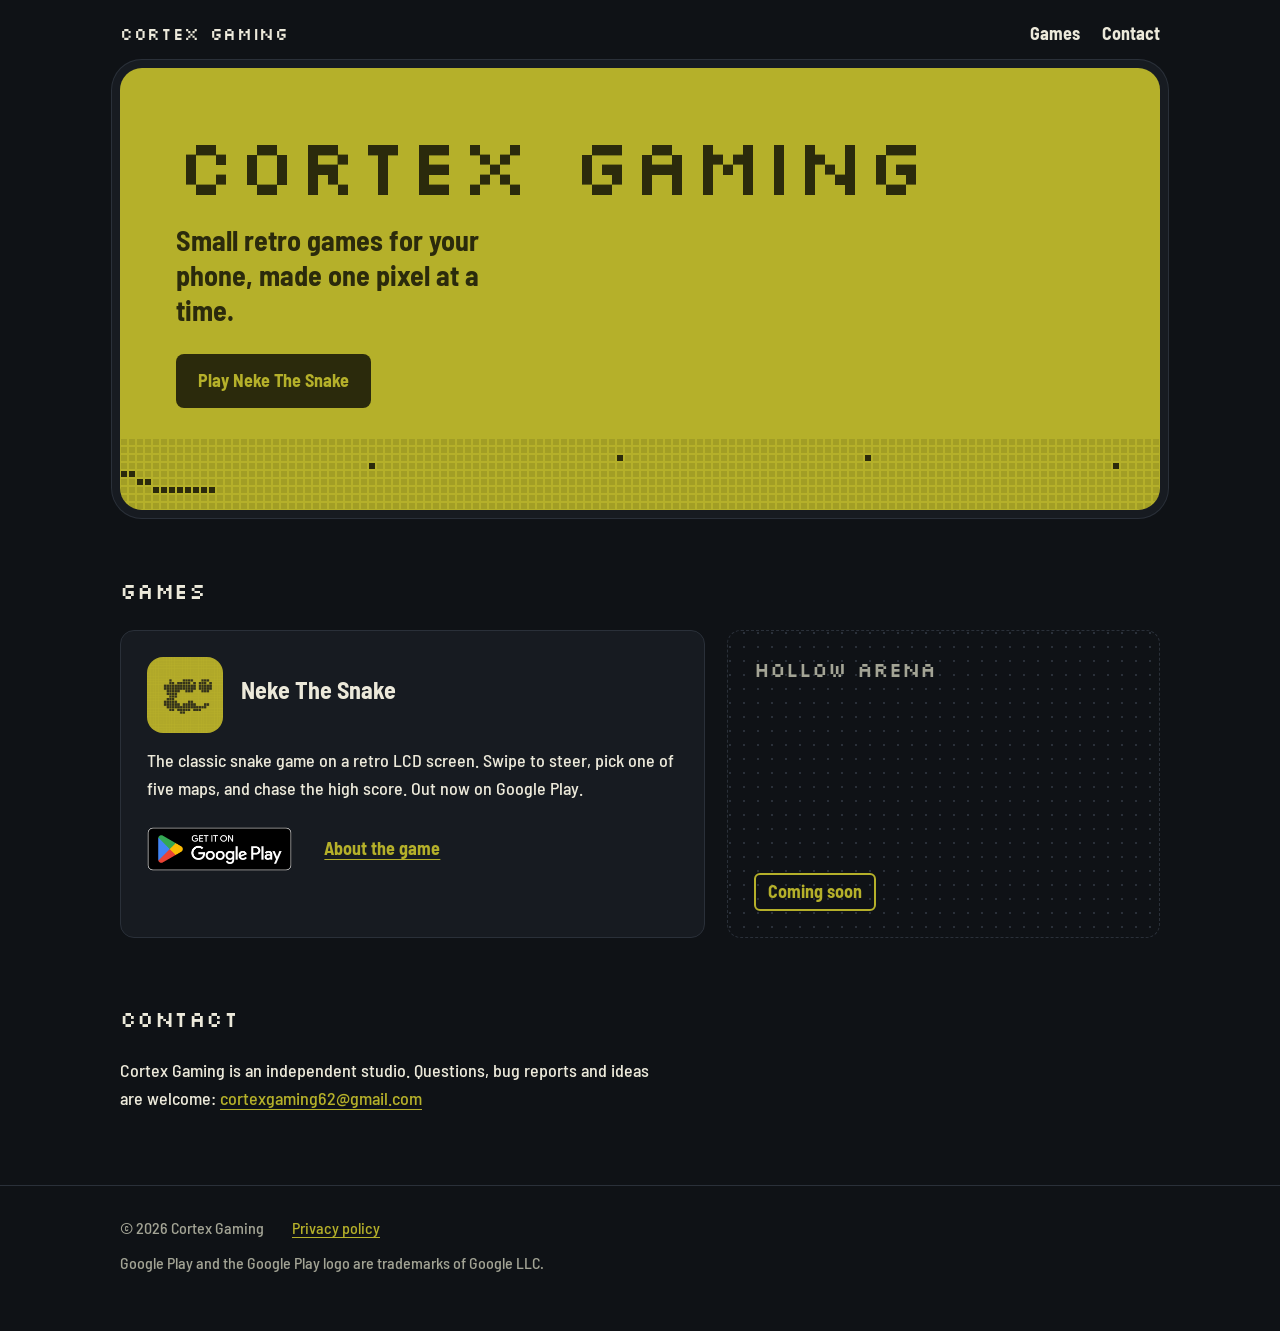
==== index.html @ 6f2a5425 "Rebuild site as a game studio home page plus a Neke The Snake page Studio home page with a pixel-sna" ====
<!doctype html>
<html lang="en">
<head>
<meta charset="utf-8">
<meta name="viewport" content="width=device-width, initial-scale=1">
<title>Cortex Gaming</title>
<meta name="description" content="Cortex Gaming is an independent studio making small retro-style games for your phone. Home of Neke The Snake.">
<meta name="theme-color" content="#0f1216">
<link rel="icon" type="image/png" href="/assets/favicon.png">
<link rel="stylesheet" href="/assets/site.css">
<link rel="preload" href="/assets/fonts/silkscreen-latin-400-normal.woff2" as="font" type="font/woff2" crossorigin>
</head>
<body>
<a class="skip" href="#main">Skip to content</a>
<div class="wrap">
  <header class="top">
    <a class="mark" href="/">Cortex Gaming</a>
    <nav class="nav" aria-label="Main">
      <a href="/#games">Games</a>
      <a href="/#contact">Contact</a>
    </nav>
  </header>

  <div class="screen">
    <h1>Cortex Gaming</h1>
    <p class="lead">Small retro games for your phone, made one pixel at a time.</p>
    <div class="row">
      <a class="btn" href="/neke-the-snake/">Play Neke The Snake</a>
    </div>
    <canvas id="crawl" aria-hidden="true"></canvas>
  </div>

  <main id="main">
    <section id="games">
      <h2>Games</h2>
      <div class="games">
        <article class="game">
          <div class="game-head">
            <img src="/assets/icon.png" alt="" width="76" height="76">
            <h3>Neke The Snake</h3>
          </div>
          <p>The classic snake game on a retro LCD screen. Swipe to steer, pick one of five maps, and chase the high score. Out now on Google Play.</p>
          <div class="row">
            <a class="badge" href="https://play.google.com/store/apps/details?id=app.nekethesnake"><img src="/assets/google-play-badge.png" alt="Get it on Google Play" width="165" height="64"></a>
            <a class="text-link" href="/neke-the-snake/">About the game</a>
          </div>
        </article>

        <article class="game soon">
          <h3>Hollow Arena</h3>
          <span class="tag">Coming soon</span>
        </article>
      </div>
    </section>

    <section id="contact">
      <h2>Contact</h2>
      <p>Cortex Gaming is an independent studio. Questions, bug reports and ideas are welcome: <a href="mailto:cortexgaming62@gmail.com">cortexgaming62@gmail.com</a></p>
    </section>
  </main>
</div>

<footer>
  <div class="wrap">
    <p>&copy; 2026 Cortex Gaming</p>
    <p><a href="https://sites.google.com/view/neke-the-snake">Privacy policy</a></p>
    <p class="legal">Google Play and the Google Play logo are trademarks of Google LLC.</p>
  </div>
</footer>
<script src="/assets/crawl.js" defer></script>
</body>
</html>
---- assets/site.css ----
/* Fonts: Silkscreen and Barlow Semi Condensed, both SIL Open Font License, self-hosted. */
@font-face{font-family:"Silkscreen";font-style:normal;font-weight:400;font-display:swap;src:url(fonts/silkscreen-latin-400-normal.woff2) format("woff2")}
@font-face{font-family:"Barlow Semi Condensed";font-style:normal;font-weight:500;font-display:swap;src:url(fonts/barlow-semi-condensed-latin-500-normal.woff2) format("woff2")}
@font-face{font-family:"Barlow Semi Condensed";font-style:normal;font-weight:700;font-display:swap;src:url(fonts/barlow-semi-condensed-latin-700-normal.woff2) format("woff2")}

:root{
  --case:#0f1216;
  --case-2:#171b21;
  --edge:#2a3039;
  --paper:#ece9da;
  --muted:#a3a495;
  --lcd:#b5b02a;
  --lcd-deep:#a29d22;
  --ink:#2b2a0c;
  --pixel:"Silkscreen","Courier New",monospace;
  --text:"Barlow Semi Condensed","Arial Narrow",system-ui,sans-serif;
}
*{box-sizing:border-box}
html{scroll-behavior:smooth}
body{margin:0;background:var(--case);color:var(--paper);font-family:var(--text);font-weight:500;font-size:1.125rem;line-height:1.55}
img{max-width:100%;height:auto}
a{color:var(--lcd);text-underline-offset:.2em}
a:hover{color:var(--paper)}
:focus-visible{outline:3px solid var(--lcd);outline-offset:3px}
.wrap{width:min(1040px,100% - 40px);margin-inline:auto}
.skip{position:absolute;left:-999px;top:8px;background:var(--lcd);color:var(--ink);padding:8px 14px;z-index:10}
.skip:focus{left:8px}

/* Header */
.top{display:flex;align-items:center;justify-content:space-between;gap:16px;padding:20px 0}
.mark{font-family:var(--pixel);font-size:1.05rem;color:var(--paper);text-decoration:none;letter-spacing:.04em}
.mark:hover{color:var(--lcd)}
.nav{display:flex;gap:22px}
.nav a{color:var(--paper);text-decoration:none;font-weight:700}
.nav a:hover,.nav a[aria-current="page"]{color:var(--lcd)}

/* The LCD screen: hero of every page */
.screen{background:var(--lcd);color:var(--ink);border-radius:22px;box-shadow:0 0 0 8px var(--case-2),0 0 0 9px var(--edge);padding:clamp(26px,5vw,56px) clamp(22px,5vw,56px) 0;overflow:hidden}
.screen h1{font-family:var(--pixel);font-weight:400;font-size:clamp(2.2rem,8.5vw,5rem);line-height:1.02;margin:0 0 18px;letter-spacing:.01em}
.screen .lead{font-weight:700;font-size:clamp(1.25rem,3.2vw,1.75rem);line-height:1.25;margin:0 0 26px;max-width:26ch}
.screen a{color:var(--ink)}
.row{display:flex;flex-wrap:wrap;align-items:center;gap:14px 22px;margin:0 0 30px}
.btn{display:inline-block;background:var(--ink);color:var(--lcd);font-weight:700;text-decoration:none;padding:13px 22px;border-radius:8px}
.screen .btn{color:var(--lcd)}
.screen .btn:hover{background:var(--case);color:var(--paper)}
.text-link{font-weight:700}
#crawl{display:block;width:calc(100% + 2*clamp(22px,5vw,56px));margin-inline:calc(-1*clamp(22px,5vw,56px));height:72px}

/* Sections */
main section{padding:64px 0 0}
h2{font-family:var(--pixel);font-weight:400;font-size:1.35rem;margin:0 0 22px;letter-spacing:.02em}
h3{font-size:1.5rem;line-height:1.2;margin:0 0 8px}
p{margin:0 0 14px;max-width:60ch}
.muted{color:var(--muted)}

/* Game entries on the home page */
.games{display:grid;gap:22px}
@media(min-width:860px){.games{grid-template-columns:1.35fr 1fr}}
.game{background:var(--case-2);border:1px solid var(--edge);border-radius:14px;padding:26px}
.game-head{display:flex;gap:18px;align-items:center;margin-bottom:14px}
.game-head img{width:76px;height:76px;border-radius:16px;flex:none}
.soon{display:flex;flex-direction:column;justify-content:space-between;min-height:220px;background-color:var(--case);background-image:radial-gradient(circle at 2px 2px,var(--edge) 1.5px,transparent 0);background-size:14px 14px;border:1px dashed var(--edge)}
.soon h3{font-family:var(--pixel);font-weight:400;font-size:1.3rem;color:var(--muted)}
.soon .tag{display:inline-block;align-self:flex-start;border:2px solid var(--lcd);color:var(--lcd);font-weight:700;padding:3px 12px;border-radius:6px}
.badge{display:inline-block;margin-left:-10px}
.badge img{display:block;height:64px;width:auto}

/* Game page */
.facts{list-style:none;margin:0;padding:0;max-width:60ch}
.facts li{padding:12px 0;border-top:1px solid var(--edge)}
.facts li:last-child{border-bottom:1px solid var(--edge)}
.shots{display:grid;grid-auto-flow:column;grid-auto-columns:min(62%,240px);gap:14px;overflow-x:auto;padding-bottom:12px;scroll-snap-type:x mandatory}
@media(min-width:860px){.shots{grid-auto-flow:row;grid-template-columns:repeat(4,1fr);grid-auto-columns:auto;overflow:visible}}
.shots img{display:block;width:100%;border-radius:12px;border:1px solid var(--edge);scroll-snap-align:start}

/* Footer */
footer{margin-top:72px;border-top:1px solid var(--edge);padding:30px 0 56px;color:var(--muted);font-size:1rem}
footer .wrap{display:flex;flex-wrap:wrap;gap:10px 28px}
footer p{margin:0;max-width:none}
footer .legal{flex-basis:100%}

@media(prefers-reduced-motion:reduce){html{scroll-behavior:auto}}
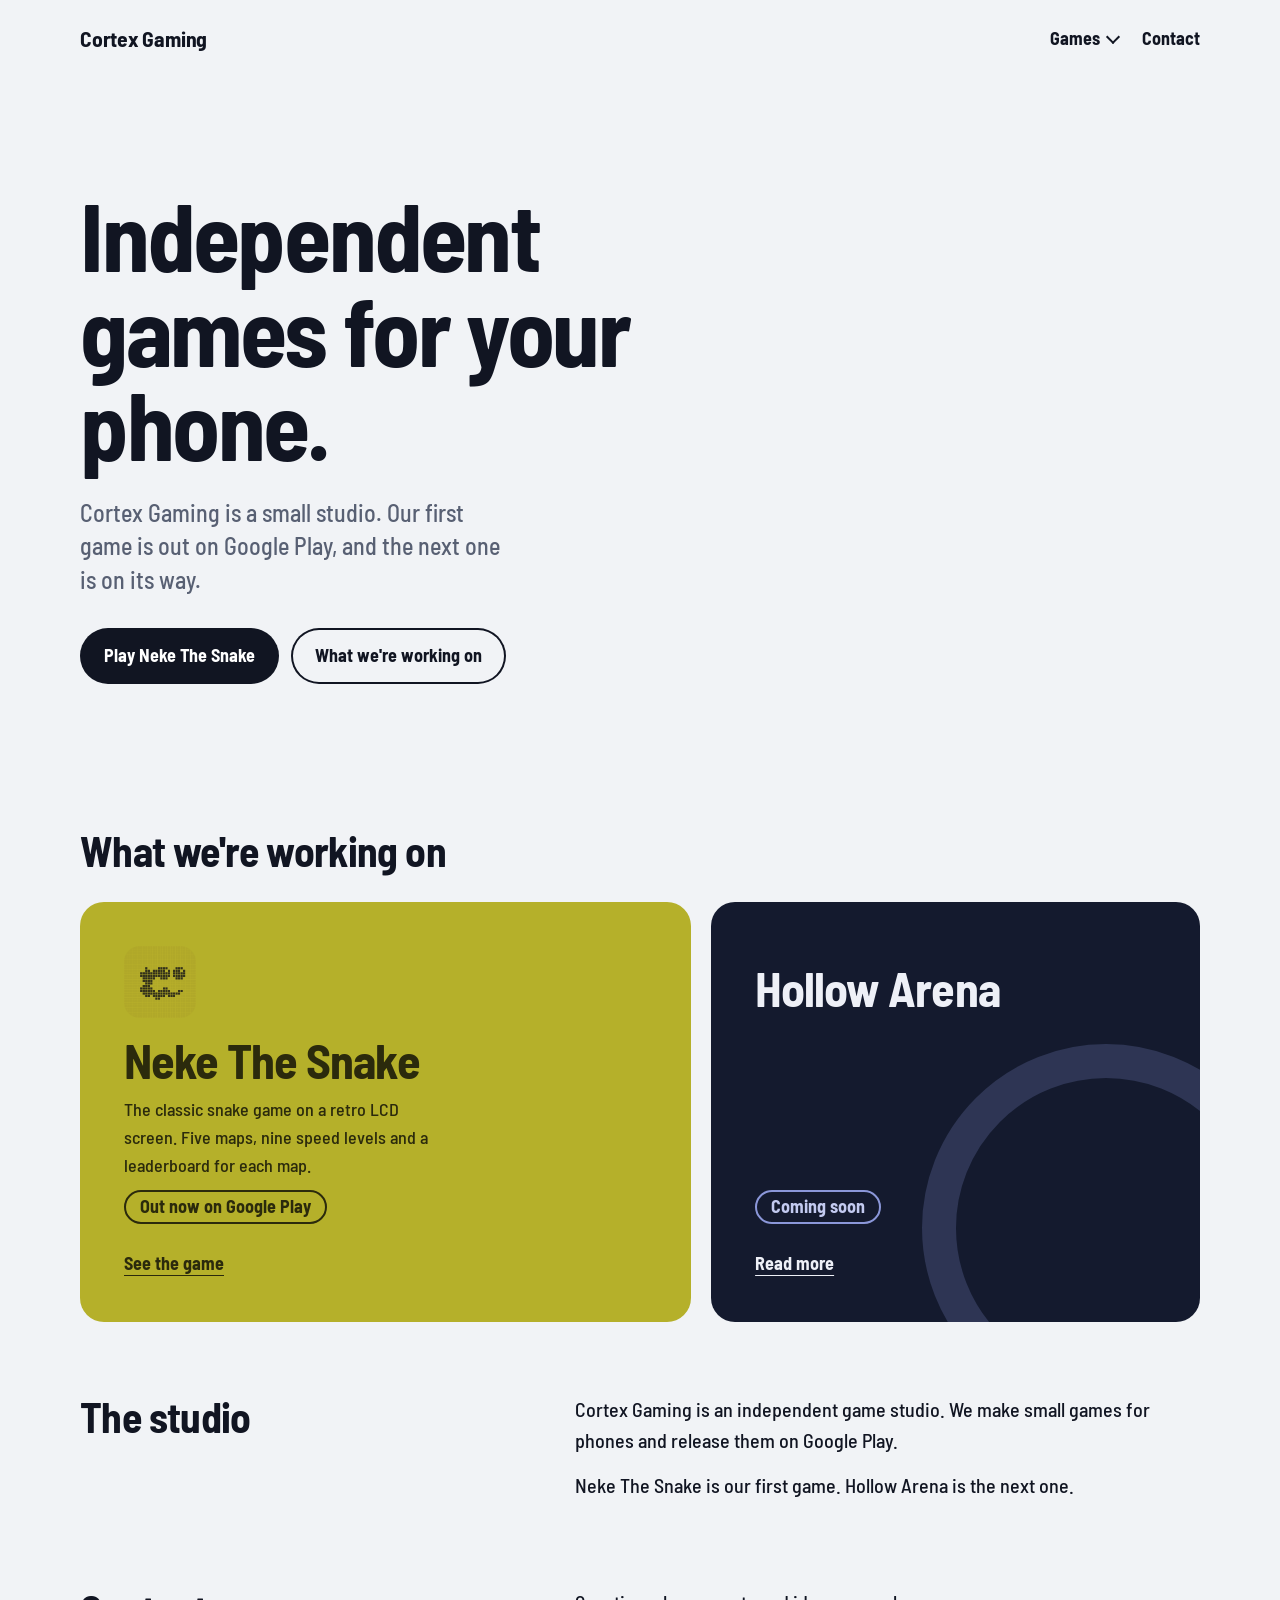
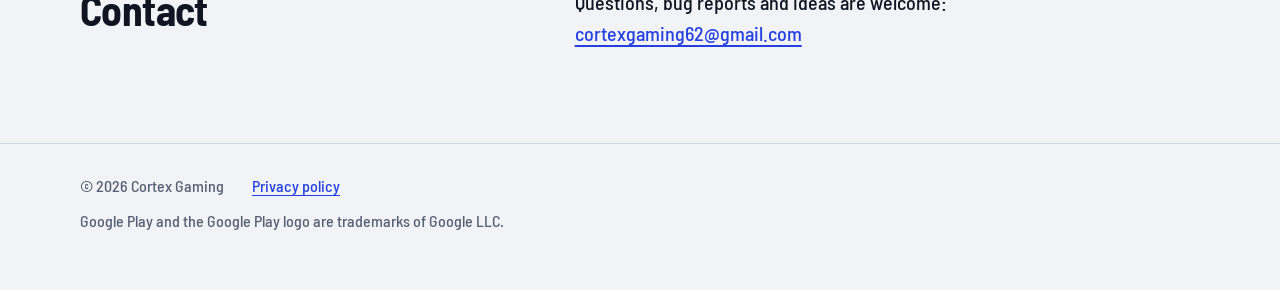
==== commit d4bacdc9: "Modern studio home page with a Games menu and a page per game The home page is now a neutral studio " ====
--- a/index.html
+++ b/index.html
@@ -4,11 +4,12 @@
 <meta charset="utf-8">
 <meta name="viewport" content="width=device-width, initial-scale=1">
 <title>Cortex Gaming</title>
-<meta name="description" content="Cortex Gaming is an independent studio making small retro-style games for your phone. Home of Neke The Snake.">
-<meta name="theme-color" content="#0f1216">
+<meta name="description" content="Cortex Gaming is an independent game studio. Our first game, Neke The Snake, is out on Google Play. Hollow Arena is coming soon.">
+<meta name="theme-color" content="#f1f3f6">
 <link rel="icon" type="image/png" href="/assets/favicon.png">
-<link rel="stylesheet" href="/assets/site.css">
-<link rel="preload" href="/assets/fonts/silkscreen-latin-400-normal.woff2" as="font" type="font/woff2" crossorigin>
+<link rel="stylesheet" href="/assets/base.css">
+<link rel="stylesheet" href="/assets/studio.css">
+<script>document.documentElement.classList.add("js")</script>
 </head>
 <body>
 <a class="skip" href="#main">Skip to content</a>
@@ -16,46 +17,71 @@
   <header class="top">
     <a class="mark" href="/">Cortex Gaming</a>
     <nav class="nav" aria-label="Main">
-      <a href="/#games">Games</a>
+      <div class="menu">
+        <button class="menu-btn" type="button" aria-expanded="false" aria-controls="games-menu">Games</button>
+        <ul id="games-menu" class="menu-list">
+          <li><a href="/neke-the-snake/">Neke The Snake</a></li>
+          <li><a href="/hollow-arena/">Hollow Arena <span class="chip">Coming soon</span></a></li>
+        </ul>
+      </div>
       <a href="/#contact">Contact</a>
     </nav>
   </header>
 
-  <div class="screen">
-    <h1>Cortex Gaming</h1>
-    <p class="lead">Small retro games for your phone, made one pixel at a time.</p>
-    <div class="row">
-      <a class="btn" href="/neke-the-snake/">Play Neke The Snake</a>
+  <main id="main">
+    <div class="hero">
+      <h1>Independent games for your phone.</h1>
+      <p class="lead">Cortex Gaming is a small studio. Our first game is out on Google Play, and the next one is on its way.</p>
+      <div class="actions">
+        <a class="btn" href="/neke-the-snake/">Play Neke The Snake</a>
+        <a class="btn ghost" href="#games">What we're working on</a>
+      </div>
     </div>
-    <canvas id="crawl" aria-hidden="true"></canvas>
-  </div>
 
-  <main id="main">
     <section id="games">
-      <h2>Games</h2>
-      <div class="games">
-        <article class="game">
-          <div class="game-head">
-            <img src="/assets/icon.png" alt="" width="76" height="76">
+      <h2>What we're working on</h2>
+      <div class="panels">
+        <a class="panel panel-snake" href="/neke-the-snake/">
+          <div>
+            <img class="icon" src="/assets/icon.png" alt="" width="72" height="72">
             <h3>Neke The Snake</h3>
+            <p>The classic snake game on a retro LCD screen. Five maps, nine speed levels and a leaderboard for each map.</p>
           </div>
-          <p>The classic snake game on a retro LCD screen. Swipe to steer, pick one of five maps, and chase the high score. Out now on Google Play.</p>
-          <div class="row">
-            <a class="badge" href="https://play.google.com/store/apps/details?id=app.nekethesnake"><img src="/assets/google-play-badge.png" alt="Get it on Google Play" width="165" height="64"></a>
-            <a class="text-link" href="/neke-the-snake/">About the game</a>
+          <div>
+            <span class="status">Out now on Google Play</span>
+            <div class="go">See the game</div>
           </div>
-        </article>
+        </a>
 
-        <article class="game soon">
-          <h3>Hollow Arena</h3>
-          <span class="tag">Coming soon</span>
-        </article>
+        <a class="panel panel-soon" href="/hollow-arena/">
+          <div>
+            <h3>Hollow Arena</h3>
+          </div>
+          <div>
+            <span class="status">Coming soon</span>
+            <div class="go">Read more</div>
+          </div>
+        </a>
+      </div>
+    </section>
+
+    <section id="studio">
+      <div class="about">
+        <h2>The studio</h2>
+        <div>
+          <p>Cortex Gaming is an independent game studio. We make small games for phones and release them on Google Play.</p>
+          <p>Neke The Snake is our first game. Hollow Arena is the next one.</p>
+        </div>
       </div>
     </section>
 
     <section id="contact">
-      <h2>Contact</h2>
-      <p>Cortex Gaming is an independent studio. Questions, bug reports and ideas are welcome: <a href="mailto:cortexgaming62@gmail.com">cortexgaming62@gmail.com</a></p>
+      <div class="about">
+        <h2>Contact</h2>
+        <div>
+          <p>Questions, bug reports and ideas are welcome: <a href="mailto:cortexgaming62@gmail.com">cortexgaming62@gmail.com</a></p>
+        </div>
+      </div>
     </section>
   </main>
 </div>
@@ -67,6 +93,6 @@
     <p class="legal">Google Play and the Google Play logo are trademarks of Google LLC.</p>
   </div>
 </footer>
-<script src="/assets/crawl.js" defer></script>
+<script src="/assets/nav.js" defer></script>
 </body>
 </html>
--- a/assets/base.css
+++ b/assets/base.css
@@ -0,0 +1,55 @@
+/* Fonts: Silkscreen and Barlow Semi Condensed, both SIL Open Font License, self-hosted. */
+@font-face{font-family:"Silkscreen";font-style:normal;font-weight:400;font-display:swap;src:url(fonts/silkscreen-latin-400-normal.woff2) format("woff2")}
+@font-face{font-family:"Barlow Semi Condensed";font-style:normal;font-weight:500;font-display:swap;src:url(fonts/barlow-semi-condensed-latin-500-normal.woff2) format("woff2")}
+@font-face{font-family:"Barlow Semi Condensed";font-style:normal;font-weight:700;font-display:swap;src:url(fonts/barlow-semi-condensed-latin-700-normal.woff2) format("woff2")}
+
+:root{
+  --bg:#0f1216;
+  --paper:#ece9da;
+  --muted:#a3a495;
+  --line:#2a3039;
+  --link:#b5b02a;
+  --text:"Barlow Semi Condensed","Arial Narrow",system-ui,sans-serif;
+}
+*{box-sizing:border-box}
+html{scroll-behavior:smooth}
+body{margin:0;background:var(--bg);color:var(--paper);font-family:var(--text);font-weight:500;font-size:1.125rem;line-height:1.55}
+img{max-width:100%;height:auto}
+a{color:var(--link);text-underline-offset:.2em}
+a:hover{color:var(--paper)}
+:focus-visible{outline:3px solid var(--link);outline-offset:3px}
+.wrap{width:min(1120px,100% - 40px);margin-inline:auto}
+.skip{position:absolute;left:-999px;top:8px;background:var(--link);color:#111;padding:8px 14px;z-index:10}
+.skip:focus{left:8px}
+p{margin:0 0 14px;max-width:60ch}
+
+.top{display:flex;align-items:center;justify-content:space-between;gap:16px;padding:22px 0}
+.mark{font-weight:700;font-size:1.35rem;letter-spacing:-.01em;color:var(--paper);text-decoration:none}
+.mark:hover{color:var(--link)}
+.nav{display:flex;gap:24px}
+.nav a{color:var(--paper);text-decoration:none;font-weight:700}
+.nav a:hover,.nav a[aria-current="page"]{color:var(--link)}
+
+footer{margin-top:80px;border-top:1px solid var(--line);padding:30px 0 56px;color:var(--muted);font-size:1rem}
+footer .wrap{display:flex;flex-wrap:wrap;gap:10px 28px}
+footer p{margin:0;max-width:none}
+footer .legal{flex-basis:100%}
+.badge{display:inline-block;margin-left:-10px}
+.badge img{display:block;height:64px;width:auto}
+
+@media(prefers-reduced-motion:reduce){html{scroll-behavior:auto}}
+
+/* Games menu in the header. Without JavaScript the list shows as plain links. */
+.menu{position:relative}
+.menu-btn{font:inherit;font-weight:700;color:var(--paper);background:none;border:0;padding:0;cursor:pointer;display:inline-flex;align-items:center;gap:8px}
+.menu-btn:hover,.menu-btn[aria-expanded="true"]{color:var(--link)}
+.menu-btn::after{content:"";width:8px;height:8px;border:solid currentColor;border-width:0 2px 2px 0;transform:translateY(-2px) rotate(45deg);transition:transform .15s}
+.menu-btn[aria-expanded="true"]::after{transform:translateY(1px) rotate(225deg)}
+.menu-list{list-style:none;margin:0;padding:8px;min-width:250px;background:var(--menu-bg);border:1px solid var(--line);border-radius:14px;box-shadow:0 14px 34px rgba(0,0,0,.28);position:absolute;right:0;top:calc(100% + 14px);z-index:5}
+.menu-list a{display:flex;justify-content:space-between;align-items:center;gap:14px;padding:12px 14px;border-radius:9px;color:var(--paper);text-decoration:none;font-weight:700}
+.menu-list a:hover,.menu-list a:focus-visible{background:var(--menu-hover);color:var(--paper)}
+.chip{font-weight:700;font-size:.85rem;color:var(--muted);border:1px solid var(--line);border-radius:999px;padding:1px 10px}
+.js .menu-list{display:none}
+.js .menu-list.open{display:block}
+:root{--menu-bg:#171b21;--menu-hover:#232a33}
+@media(max-width:560px){.menu{position:static}.top{position:relative}.menu-list{left:0;right:0;top:100%}}
--- a/assets/studio.css
+++ b/assets/studio.css
@@ -0,0 +1,52 @@
+/* Home page and Hollow Arena page: the studio look. Light and neutral. Loaded after base.css. */
+:root{
+  --bg:#f1f3f6;
+  --paper:#111522;
+  --muted:#586073;
+  --line:#d3d9e3;
+  --link:#2540e0;
+  --menu-bg:#ffffff;
+  --menu-hover:#e8ecf3;
+  --ink-blue:#141a2e;
+  --lcd:#b5b02a;
+  --lcd-ink:#2b2a0c;
+}
+.skip{color:#fff}
+.menu-list{box-shadow:0 14px 34px rgba(17,21,34,.14)}
+
+.hero{padding:clamp(48px,9vw,110px) 0 clamp(40px,6vw,72px)}
+.hero h1{font-weight:700;font-size:clamp(2.7rem,8vw,6rem);line-height:.98;letter-spacing:-.025em;margin:0 0 26px;max-width:14ch}
+.hero .lead{font-size:clamp(1.2rem,2.4vw,1.5rem);line-height:1.4;color:var(--muted);max-width:36ch;margin:0 0 32px}
+.btn{display:inline-block;background:var(--paper);color:#fff;font-weight:700;text-decoration:none;padding:14px 24px;border-radius:999px}
+.btn:hover{background:var(--link);color:#fff}
+.btn.ghost{background:transparent;color:var(--paper);box-shadow:inset 0 0 0 2px var(--paper)}
+.btn.ghost:hover{background:var(--paper);color:#fff}
+.actions{display:flex;flex-wrap:wrap;gap:12px}
+
+h2{font-weight:700;font-size:clamp(1.8rem,4vw,2.6rem);line-height:1.1;letter-spacing:-.015em;margin:0 0 28px}
+main section{padding:clamp(40px,6vw,72px) 0 0}
+
+.panels{display:grid;gap:20px}
+@media(min-width:860px){.panels{grid-template-columns:1.25fr 1fr}}
+.panel{border-radius:24px;padding:clamp(26px,4vw,44px);min-height:420px;display:flex;flex-direction:column;justify-content:space-between;text-decoration:none;position:relative;overflow:hidden}
+.panel h3{font-size:clamp(2rem,4.5vw,3rem);line-height:1;letter-spacing:-.02em;margin:18px 0 12px}
+.panel p{margin:0;max-width:34ch}
+.panel .go{font-weight:700;margin-top:26px;text-decoration:underline;text-underline-offset:.25em}
+.panel-snake{background:var(--lcd);color:var(--lcd-ink)}
+.panel-snake img.icon{width:72px;height:72px;border-radius:16px;display:block}
+.panel-snake .status{display:inline-block;font-weight:700;border:2px solid var(--lcd-ink);border-radius:999px;padding:1px 14px}
+.panel-snake:hover .go{text-decoration-thickness:3px}
+.panel-soon{background:var(--ink-blue);color:#eef0f7}
+.panel-soon .status{display:inline-block;font-weight:700;border:2px solid #8b97d9;color:#c3caf0;border-radius:999px;padding:1px 14px}
+.panel-soon::after{content:"";position:absolute;right:-90px;bottom:-90px;width:300px;height:300px;border-radius:50%;border:34px solid rgba(139,151,217,.22)}
+.panel:focus-visible{outline:3px solid var(--link);outline-offset:4px}
+
+.about{display:grid;gap:12px 48px}
+@media(min-width:860px){.about{grid-template-columns:1fr 1.4fr}}
+.about p{font-size:1.25rem}
+
+.soon-hero{background:var(--ink-blue);color:#eef0f7;border-radius:24px;padding:clamp(40px,7vw,96px) clamp(26px,5vw,64px);margin-top:12px;position:relative;overflow:hidden}
+.soon-hero h1{font-weight:700;font-size:clamp(2.7rem,8vw,6rem);line-height:.98;letter-spacing:-.025em;margin:18px 0 22px}
+.soon-hero p{font-size:1.25rem;color:#c3caf0}
+.soon-hero .status{display:inline-block;font-weight:700;border:2px solid #8b97d9;color:#c3caf0;border-radius:999px;padding:1px 14px}
+.soon-hero::after{content:"";position:absolute;right:-120px;bottom:-120px;width:420px;height:420px;border-radius:50%;border:46px solid rgba(139,151,217,.2)}
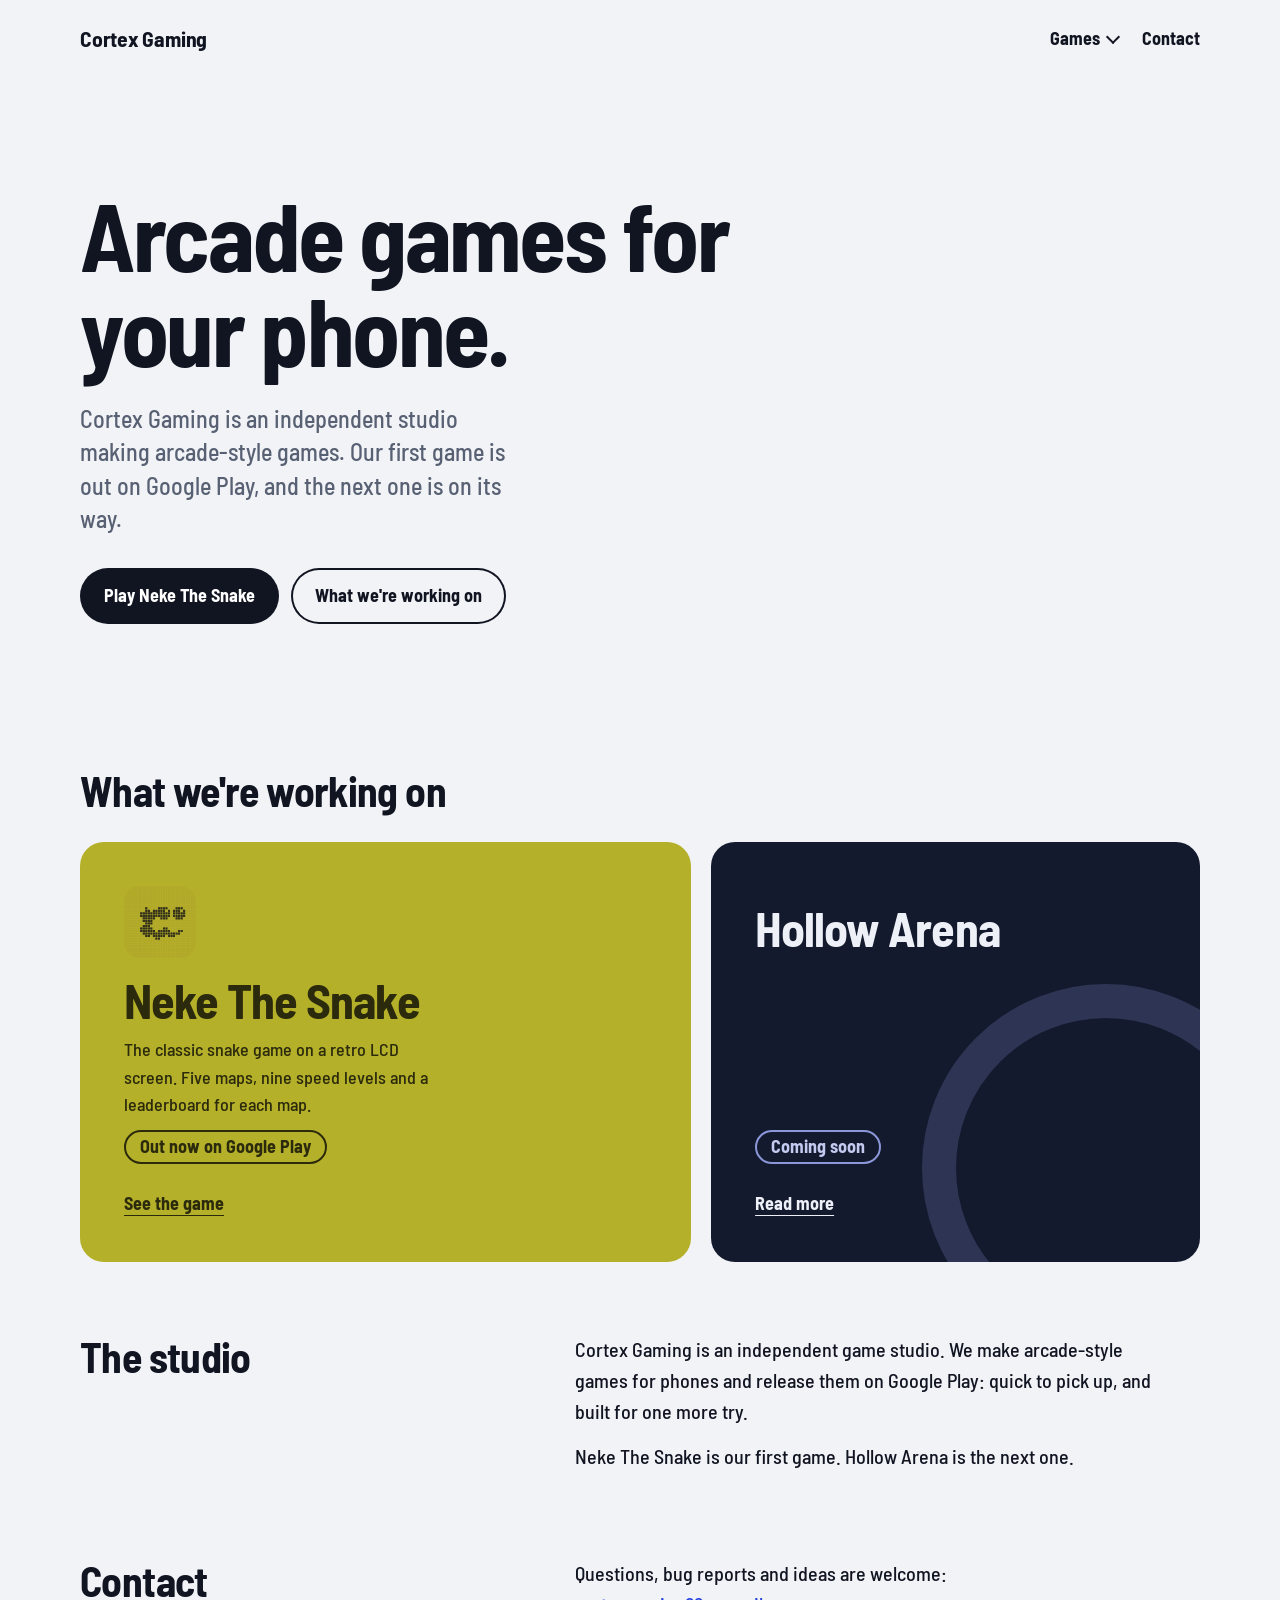
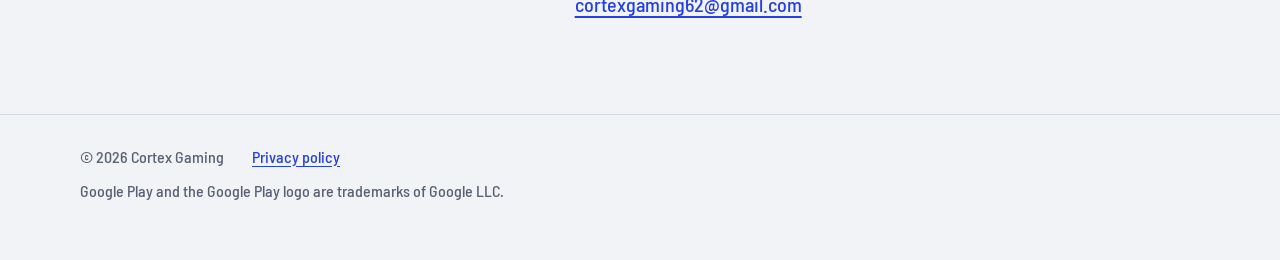
==== commit 24207ae7: "Describe the studio as making arcade-style games Co-Authored-By: Claude Sonnet 5.5 <noreply@anthropi" ====
--- a/index.html
+++ b/index.html
@@ -4,7 +4,7 @@
 <meta charset="utf-8">
 <meta name="viewport" content="width=device-width, initial-scale=1">
 <title>Cortex Gaming</title>
-<meta name="description" content="Cortex Gaming is an independent game studio. Our first game, Neke The Snake, is out on Google Play. Hollow Arena is coming soon.">
+<meta name="description" content="Cortex Gaming is an independent studio making arcade-style games for your phone. Our first game, Neke The Snake, is out on Google Play. Hollow Arena is coming soon.">
 <meta name="theme-color" content="#f1f3f6">
 <link rel="icon" type="image/png" href="/assets/favicon.png">
 <link rel="stylesheet" href="/assets/base.css">
@@ -30,8 +30,8 @@
 
   <main id="main">
     <div class="hero">
-      <h1>Independent games for your phone.</h1>
-      <p class="lead">Cortex Gaming is a small studio. Our first game is out on Google Play, and the next one is on its way.</p>
+      <h1>Arcade games for your phone.</h1>
+      <p class="lead">Cortex Gaming is an independent studio making arcade-style games. Our first game is out on Google Play, and the next one is on its way.</p>
       <div class="actions">
         <a class="btn" href="/neke-the-snake/">Play Neke The Snake</a>
         <a class="btn ghost" href="#games">What we're working on</a>
@@ -69,7 +69,7 @@
       <div class="about">
         <h2>The studio</h2>
         <div>
-          <p>Cortex Gaming is an independent game studio. We make small games for phones and release them on Google Play.</p>
+          <p>Cortex Gaming is an independent game studio. We make arcade-style games for phones and release them on Google Play: quick to pick up, and built for one more try.</p>
           <p>Neke The Snake is our first game. Hollow Arena is the next one.</p>
         </div>
       </div>
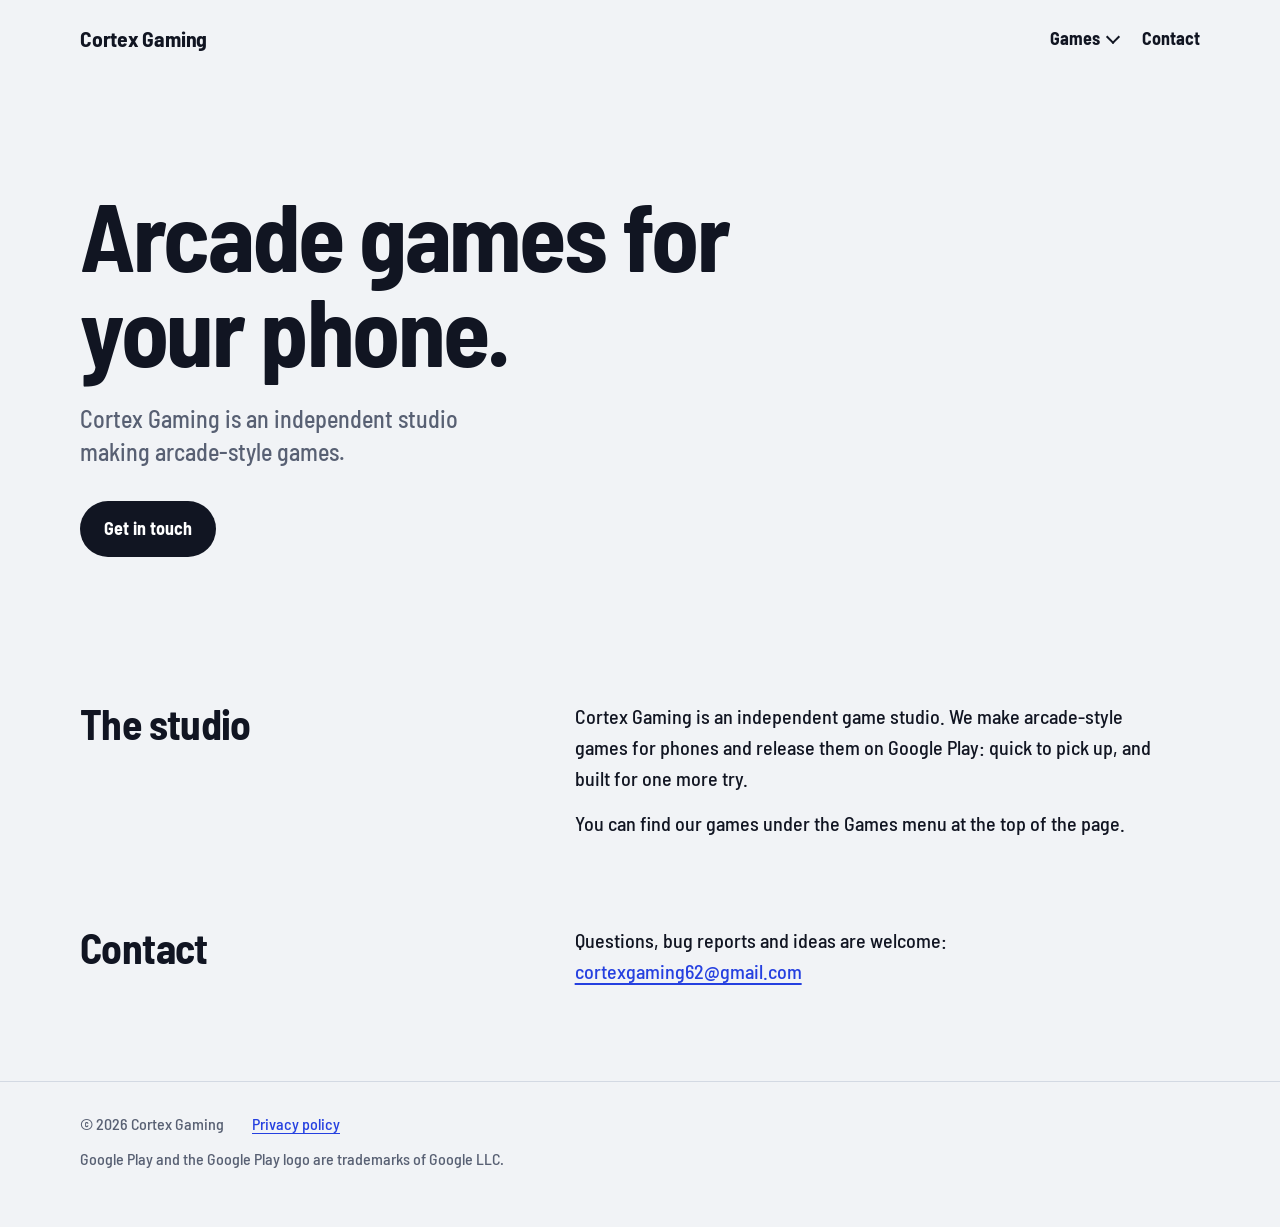
==== commit 399125c9: "Home page is only about the studio; games live under the Games menu Co-Authored-By: Claude Sonnet 5." ====
--- a/index.html
+++ b/index.html
@@ -4,7 +4,7 @@
 <meta charset="utf-8">
 <meta name="viewport" content="width=device-width, initial-scale=1">
 <title>Cortex Gaming</title>
-<meta name="description" content="Cortex Gaming is an independent studio making arcade-style games for your phone. Our first game, Neke The Snake, is out on Google Play. Hollow Arena is coming soon.">
+<meta name="description" content="Cortex Gaming is an independent studio making arcade-style games for your phone.">
 <meta name="theme-color" content="#f1f3f6">
 <link rel="icon" type="image/png" href="/assets/favicon.png">
 <link rel="stylesheet" href="/assets/base.css">
@@ -31,46 +31,19 @@
   <main id="main">
     <div class="hero">
       <h1>Arcade games for your phone.</h1>
-      <p class="lead">Cortex Gaming is an independent studio making arcade-style games. Our first game is out on Google Play, and the next one is on its way.</p>
+      <p class="lead">Cortex Gaming is an independent studio making arcade-style games.</p>
       <div class="actions">
-        <a class="btn" href="/neke-the-snake/">Play Neke The Snake</a>
-        <a class="btn ghost" href="#games">What we're working on</a>
+        <a class="btn" href="#contact">Get in touch</a>
       </div>
     </div>
 
-    <section id="games">
-      <h2>What we're working on</h2>
-      <div class="panels">
-        <a class="panel panel-snake" href="/neke-the-snake/">
-          <div>
-            <img class="icon" src="/assets/icon.png" alt="" width="72" height="72">
-            <h3>Neke The Snake</h3>
-            <p>The classic snake game on a retro LCD screen. Five maps, nine speed levels and a leaderboard for each map.</p>
-          </div>
-          <div>
-            <span class="status">Out now on Google Play</span>
-            <div class="go">See the game</div>
-          </div>
-        </a>
-
-        <a class="panel panel-soon" href="/hollow-arena/">
-          <div>
-            <h3>Hollow Arena</h3>
-          </div>
-          <div>
-            <span class="status">Coming soon</span>
-            <div class="go">Read more</div>
-          </div>
-        </a>
-      </div>
-    </section>
 
     <section id="studio">
       <div class="about">
         <h2>The studio</h2>
         <div>
           <p>Cortex Gaming is an independent game studio. We make arcade-style games for phones and release them on Google Play: quick to pick up, and built for one more try.</p>
-          <p>Neke The Snake is our first game. Hollow Arena is the next one.</p>
+          <p>You can find our games under the Games menu at the top of the page.</p>
         </div>
       </div>
     </section>
--- a/assets/studio.css
+++ b/assets/studio.css
@@ -26,20 +26,6 @@
 h2{font-weight:700;font-size:clamp(1.8rem,4vw,2.6rem);line-height:1.1;letter-spacing:-.015em;margin:0 0 28px}
 main section{padding:clamp(40px,6vw,72px) 0 0}
 
-.panels{display:grid;gap:20px}
-@media(min-width:860px){.panels{grid-template-columns:1.25fr 1fr}}
-.panel{border-radius:24px;padding:clamp(26px,4vw,44px);min-height:420px;display:flex;flex-direction:column;justify-content:space-between;text-decoration:none;position:relative;overflow:hidden}
-.panel h3{font-size:clamp(2rem,4.5vw,3rem);line-height:1;letter-spacing:-.02em;margin:18px 0 12px}
-.panel p{margin:0;max-width:34ch}
-.panel .go{font-weight:700;margin-top:26px;text-decoration:underline;text-underline-offset:.25em}
-.panel-snake{background:var(--lcd);color:var(--lcd-ink)}
-.panel-snake img.icon{width:72px;height:72px;border-radius:16px;display:block}
-.panel-snake .status{display:inline-block;font-weight:700;border:2px solid var(--lcd-ink);border-radius:999px;padding:1px 14px}
-.panel-snake:hover .go{text-decoration-thickness:3px}
-.panel-soon{background:var(--ink-blue);color:#eef0f7}
-.panel-soon .status{display:inline-block;font-weight:700;border:2px solid #8b97d9;color:#c3caf0;border-radius:999px;padding:1px 14px}
-.panel-soon::after{content:"";position:absolute;right:-90px;bottom:-90px;width:300px;height:300px;border-radius:50%;border:34px solid rgba(139,151,217,.22)}
-.panel:focus-visible{outline:3px solid var(--link);outline-offset:4px}
 
 .about{display:grid;gap:12px 48px}
 @media(min-width:860px){.about{grid-template-columns:1fr 1.4fr}}
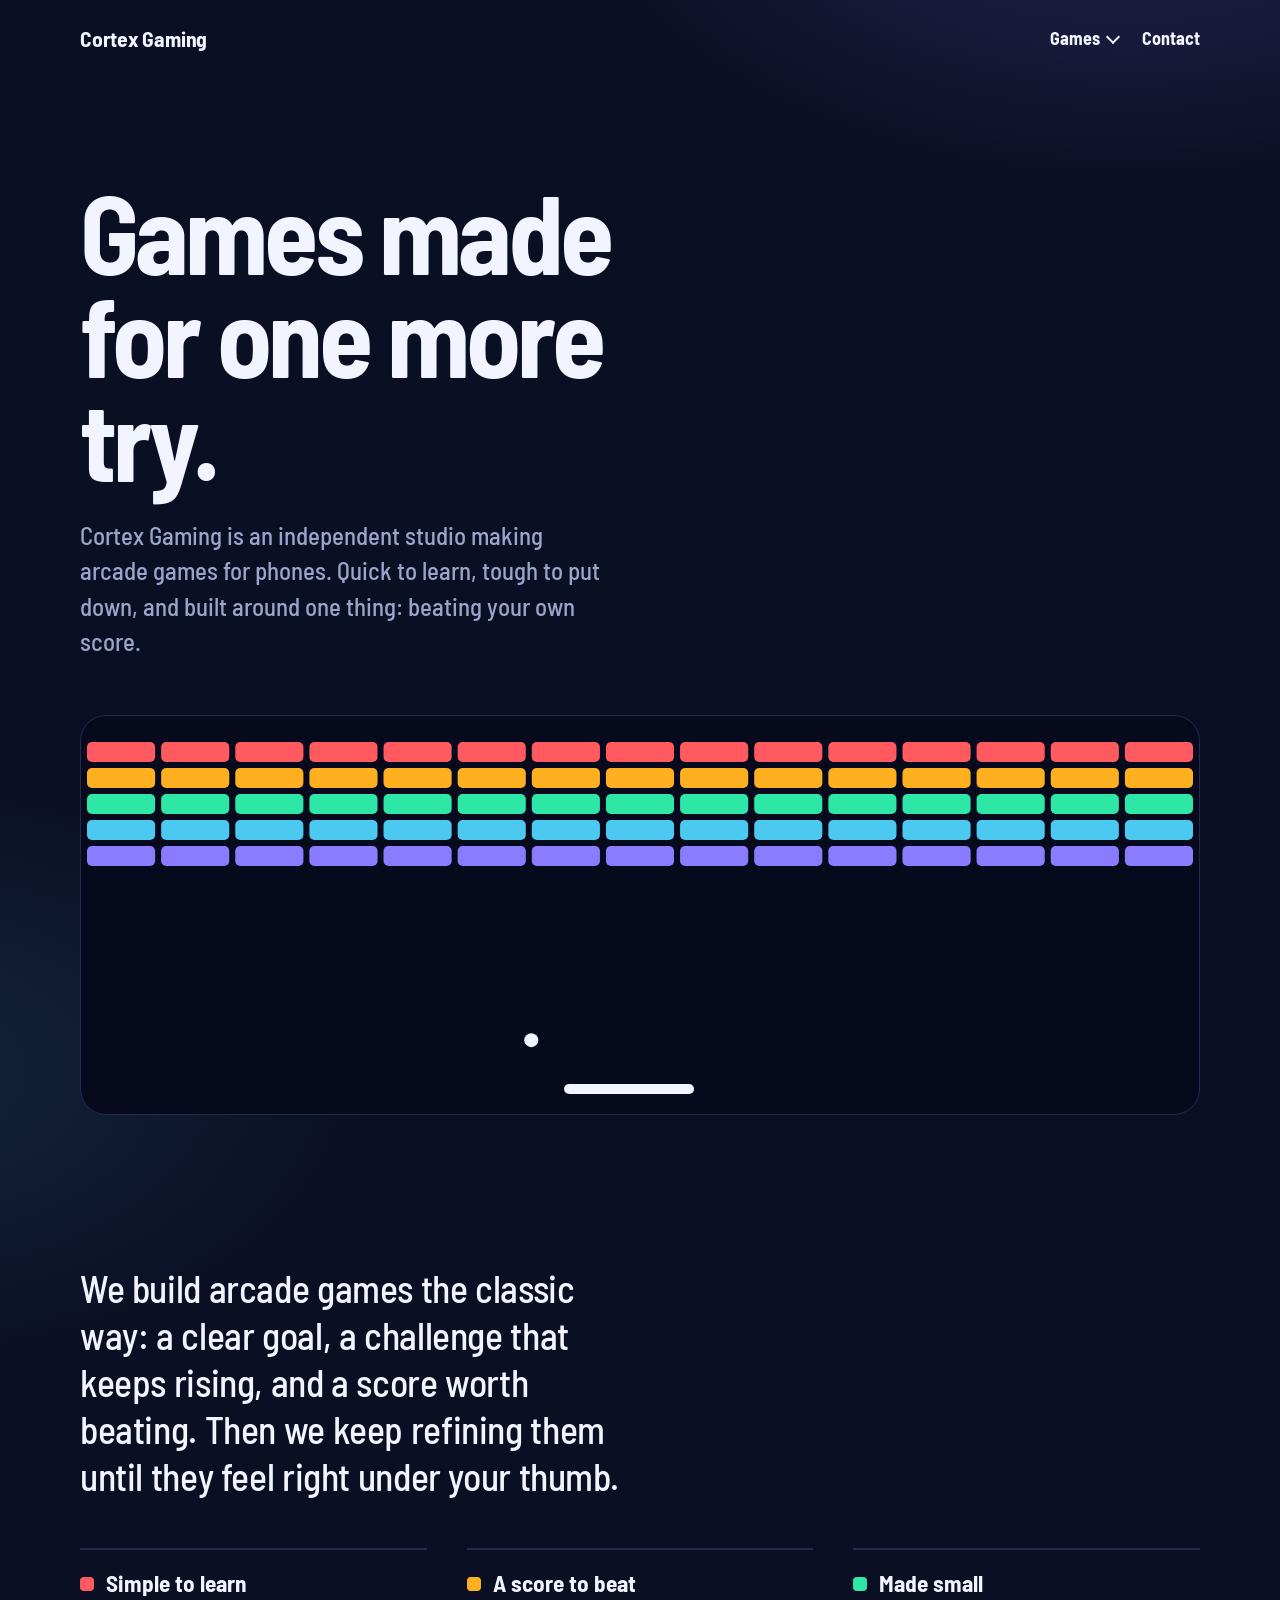
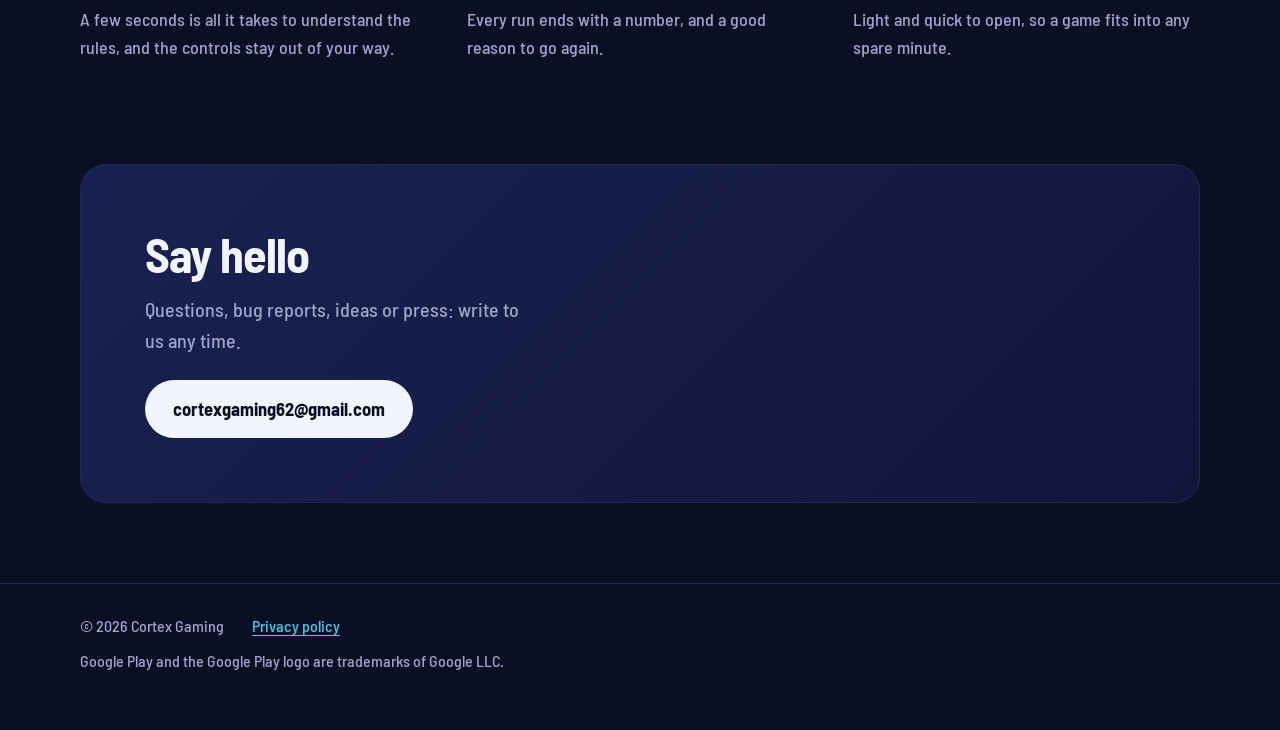
==== commit 85ac98c5: "Redesign the studio home page: arcade look, better copy Dark navy page with colour glows, a self-pla" ====
--- a/index.html
+++ b/index.html
@@ -3,9 +3,9 @@
 <head>
 <meta charset="utf-8">
 <meta name="viewport" content="width=device-width, initial-scale=1">
-<title>Cortex Gaming</title>
+<title>Cortex Gaming | Arcade games for your phone</title>
 <meta name="description" content="Cortex Gaming is an independent studio making arcade-style games for your phone.">
-<meta name="theme-color" content="#f1f3f6">
+<meta name="theme-color" content="#0b0f24">
 <link rel="icon" type="image/png" href="/assets/favicon.png">
 <link rel="stylesheet" href="/assets/base.css">
 <link rel="stylesheet" href="/assets/studio.css">
@@ -30,30 +30,34 @@
 
   <main id="main">
     <div class="hero">
-      <h1>Arcade games for your phone.</h1>
-      <p class="lead">Cortex Gaming is an independent studio making arcade-style games.</p>
-      <div class="actions">
-        <a class="btn" href="#contact">Get in touch</a>
-      </div>
+      <h1>Games made for one more try.</h1>
+      <p class="lead">Cortex Gaming is an independent studio making arcade games for phones. Quick to learn, tough to put down, and built around one thing: beating your own score.</p>
+      <canvas id="play" class="playfield" aria-hidden="true"></canvas>
     </div>
 
-
     <section id="studio">
-      <div class="about">
-        <h2>The studio</h2>
-        <div>
-          <p>Cortex Gaming is an independent game studio. We make arcade-style games for phones and release them on Google Play: quick to pick up, and built for one more try.</p>
-          <p>You can find our games under the Games menu at the top of the page.</p>
-        </div>
-      </div>
+      <p class="statement">We build arcade games the classic way: a clear goal, a challenge that keeps rising, and a score worth beating. Then we keep refining them until they feel right under your thumb.</p>
+      <ul class="principles">
+        <li>
+          <h3>Simple to learn</h3>
+          <p>A few seconds is all it takes to understand the rules, and the controls stay out of your way.</p>
+        </li>
+        <li>
+          <h3>A score to beat</h3>
+          <p>Every run ends with a number, and a good reason to go again.</p>
+        </li>
+        <li>
+          <h3>Made small</h3>
+          <p>Light and quick to open, so a game fits into any spare minute.</p>
+        </li>
+      </ul>
     </section>
 
     <section id="contact">
-      <div class="about">
-        <h2>Contact</h2>
-        <div>
-          <p>Questions, bug reports and ideas are welcome: <a href="mailto:cortexgaming62@gmail.com">cortexgaming62@gmail.com</a></p>
-        </div>
+      <div class="contact-box">
+        <h2>Say hello</h2>
+        <p>Questions, bug reports, ideas or press: write to us any time.</p>
+        <a class="btn" href="mailto:cortexgaming62@gmail.com">cortexgaming62@gmail.com</a>
       </div>
     </section>
   </main>
@@ -67,5 +71,6 @@
   </div>
 </footer>
 <script src="/assets/nav.js" defer></script>
+<script src="/assets/playfield.js" defer></script>
 </body>
 </html>
--- a/assets/studio.css
+++ b/assets/studio.css
@@ -1,38 +1,57 @@
-/* Home page and Hollow Arena page: the studio look. Light and neutral. Loaded after base.css. */
+/* Home page and Hollow Arena page: the studio look. Loaded after base.css. */
 :root{
-  --bg:#f1f3f6;
-  --paper:#111522;
-  --muted:#586073;
-  --line:#d3d9e3;
-  --link:#2540e0;
-  --menu-bg:#ffffff;
-  --menu-hover:#e8ecf3;
-  --ink-blue:#141a2e;
-  --lcd:#b5b02a;
-  --lcd-ink:#2b2a0c;
+  --bg:#0b0f24;
+  --paper:#f2f4ff;
+  --muted:#9ba4c9;
+  --line:#232a4d;
+  --link:#4cc9f0;
+  --menu-bg:#141a3a;
+  --menu-hover:#1f2750;
+  --coral:#ff5a5f;
+  --amber:#ffb020;
+  --mint:#2ee6a6;
+  --sky:#4cc9f0;
+  --violet:#8b7cff;
 }
-.skip{color:#fff}
-.menu-list{box-shadow:0 14px 34px rgba(17,21,34,.14)}
+body{
+  background-color:var(--bg);
+  background-image:
+    radial-gradient(60rem 38rem at 88% -8%,rgba(139,124,255,.24),transparent 62%),
+    radial-gradient(48rem 30rem at -8% 46%,rgba(76,201,240,.12),transparent 62%);
+  background-repeat:no-repeat;
+}
+.skip{color:#0b0f24}
+.menu-list{box-shadow:0 18px 40px rgba(0,0,0,.45)}
 
-.hero{padding:clamp(48px,9vw,110px) 0 clamp(40px,6vw,72px)}
-.hero h1{font-weight:700;font-size:clamp(2.7rem,8vw,6rem);line-height:.98;letter-spacing:-.025em;margin:0 0 26px;max-width:14ch}
-.hero .lead{font-size:clamp(1.2rem,2.4vw,1.5rem);line-height:1.4;color:var(--muted);max-width:36ch;margin:0 0 32px}
-.btn{display:inline-block;background:var(--paper);color:#fff;font-weight:700;text-decoration:none;padding:14px 24px;border-radius:999px}
-.btn:hover{background:var(--link);color:#fff}
-.btn.ghost{background:transparent;color:var(--paper);box-shadow:inset 0 0 0 2px var(--paper)}
-.btn.ghost:hover{background:var(--paper);color:#fff}
-.actions{display:flex;flex-wrap:wrap;gap:12px}
+.hero{padding:clamp(40px,8vw,104px) 0 clamp(28px,4vw,48px)}
+.hero h1{font-weight:700;font-size:clamp(2.9rem,8.6vw,7rem);line-height:.94;letter-spacing:-.035em;margin:0 0 28px;max-width:11ch}
+.hero .lead{font-size:clamp(1.2rem,2.3vw,1.55rem);line-height:1.42;color:var(--muted);max-width:40ch;margin:0}
 
-h2{font-weight:700;font-size:clamp(1.8rem,4vw,2.6rem);line-height:1.1;letter-spacing:-.015em;margin:0 0 28px}
-main section{padding:clamp(40px,6vw,72px) 0 0}
+.playfield{display:block;width:100%;height:clamp(260px,38vw,400px);margin-top:clamp(32px,5vw,56px);border-radius:26px;background:#070a1c;border:1px solid var(--line)}
 
+h2{font-weight:700;font-size:clamp(1.9rem,4.2vw,3rem);line-height:1.05;letter-spacing:-.02em;margin:0 0 20px}
+main section{padding:clamp(56px,8vw,112px) 0 0}
 
-.about{display:grid;gap:12px 48px}
-@media(min-width:860px){.about{grid-template-columns:1fr 1.4fr}}
-.about p{font-size:1.25rem}
+.statement{font-size:clamp(1.5rem,3.4vw,2.35rem);line-height:1.25;letter-spacing:-.01em;font-weight:500;max-width:30ch;margin:0 0 48px}
+.principles{display:grid;gap:26px 40px;list-style:none;margin:0;padding:0}
+@media(min-width:860px){.principles{grid-template-columns:repeat(3,1fr)}}
+.principles li{border-top:2px solid var(--line);padding-top:20px}
+.principles h3{display:flex;align-items:center;gap:12px;font-size:1.45rem;line-height:1.2;margin:0 0 8px}
+.principles h3::before{content:"";width:14px;height:14px;border-radius:4px;background:var(--dot);flex:none}
+.principles p{color:var(--muted);margin:0}
+.principles li:nth-child(1){--dot:var(--coral)}
+.principles li:nth-child(2){--dot:var(--amber)}
+.principles li:nth-child(3){--dot:var(--mint)}
 
-.soon-hero{background:var(--ink-blue);color:#eef0f7;border-radius:24px;padding:clamp(40px,7vw,96px) clamp(26px,5vw,64px);margin-top:12px;position:relative;overflow:hidden}
-.soon-hero h1{font-weight:700;font-size:clamp(2.7rem,8vw,6rem);line-height:.98;letter-spacing:-.025em;margin:18px 0 22px}
-.soon-hero p{font-size:1.25rem;color:#c3caf0}
-.soon-hero .status{display:inline-block;font-weight:700;border:2px solid #8b97d9;color:#c3caf0;border-radius:999px;padding:1px 14px}
-.soon-hero::after{content:"";position:absolute;right:-120px;bottom:-120px;width:420px;height:420px;border-radius:50%;border:46px solid rgba(139,151,217,.2)}
+.contact-box{border-radius:26px;padding:clamp(28px,5vw,64px);background:linear-gradient(135deg,#1a2150,#10163a);border:1px solid var(--line)}
+.contact-box h2{margin-bottom:14px}
+.contact-box p{color:var(--muted);font-size:1.25rem;max-width:38ch}
+.btn{display:inline-block;background:var(--paper);color:#0b0f24;font-weight:700;font-size:1.15rem;text-decoration:none;padding:15px 28px;border-radius:999px;margin-top:10px}
+.btn:hover{background:var(--mint);color:#0b0f24}
+
+.soon-hero{background:linear-gradient(135deg,#1a2150,#10163a);border:1px solid var(--line);color:var(--paper);border-radius:26px;padding:clamp(40px,7vw,96px) clamp(26px,5vw,64px);margin-top:12px;position:relative;overflow:hidden}
+.soon-hero h1{font-weight:700;font-size:clamp(2.9rem,8.6vw,7rem);line-height:.94;letter-spacing:-.035em;margin:18px 0 22px}
+.soon-hero p{font-size:1.3rem;color:var(--muted);max-width:36ch}
+.soon-hero .status{display:inline-block;font-weight:700;border:2px solid var(--violet);color:#cfc8ff;border-radius:999px;padding:1px 14px}
+.soon-hero::after{content:"";position:absolute;right:-130px;bottom:-130px;width:440px;height:440px;border-radius:50%;border:48px solid rgba(139,124,255,.22)}
+.soon-hero+section p{font-size:1.2rem}
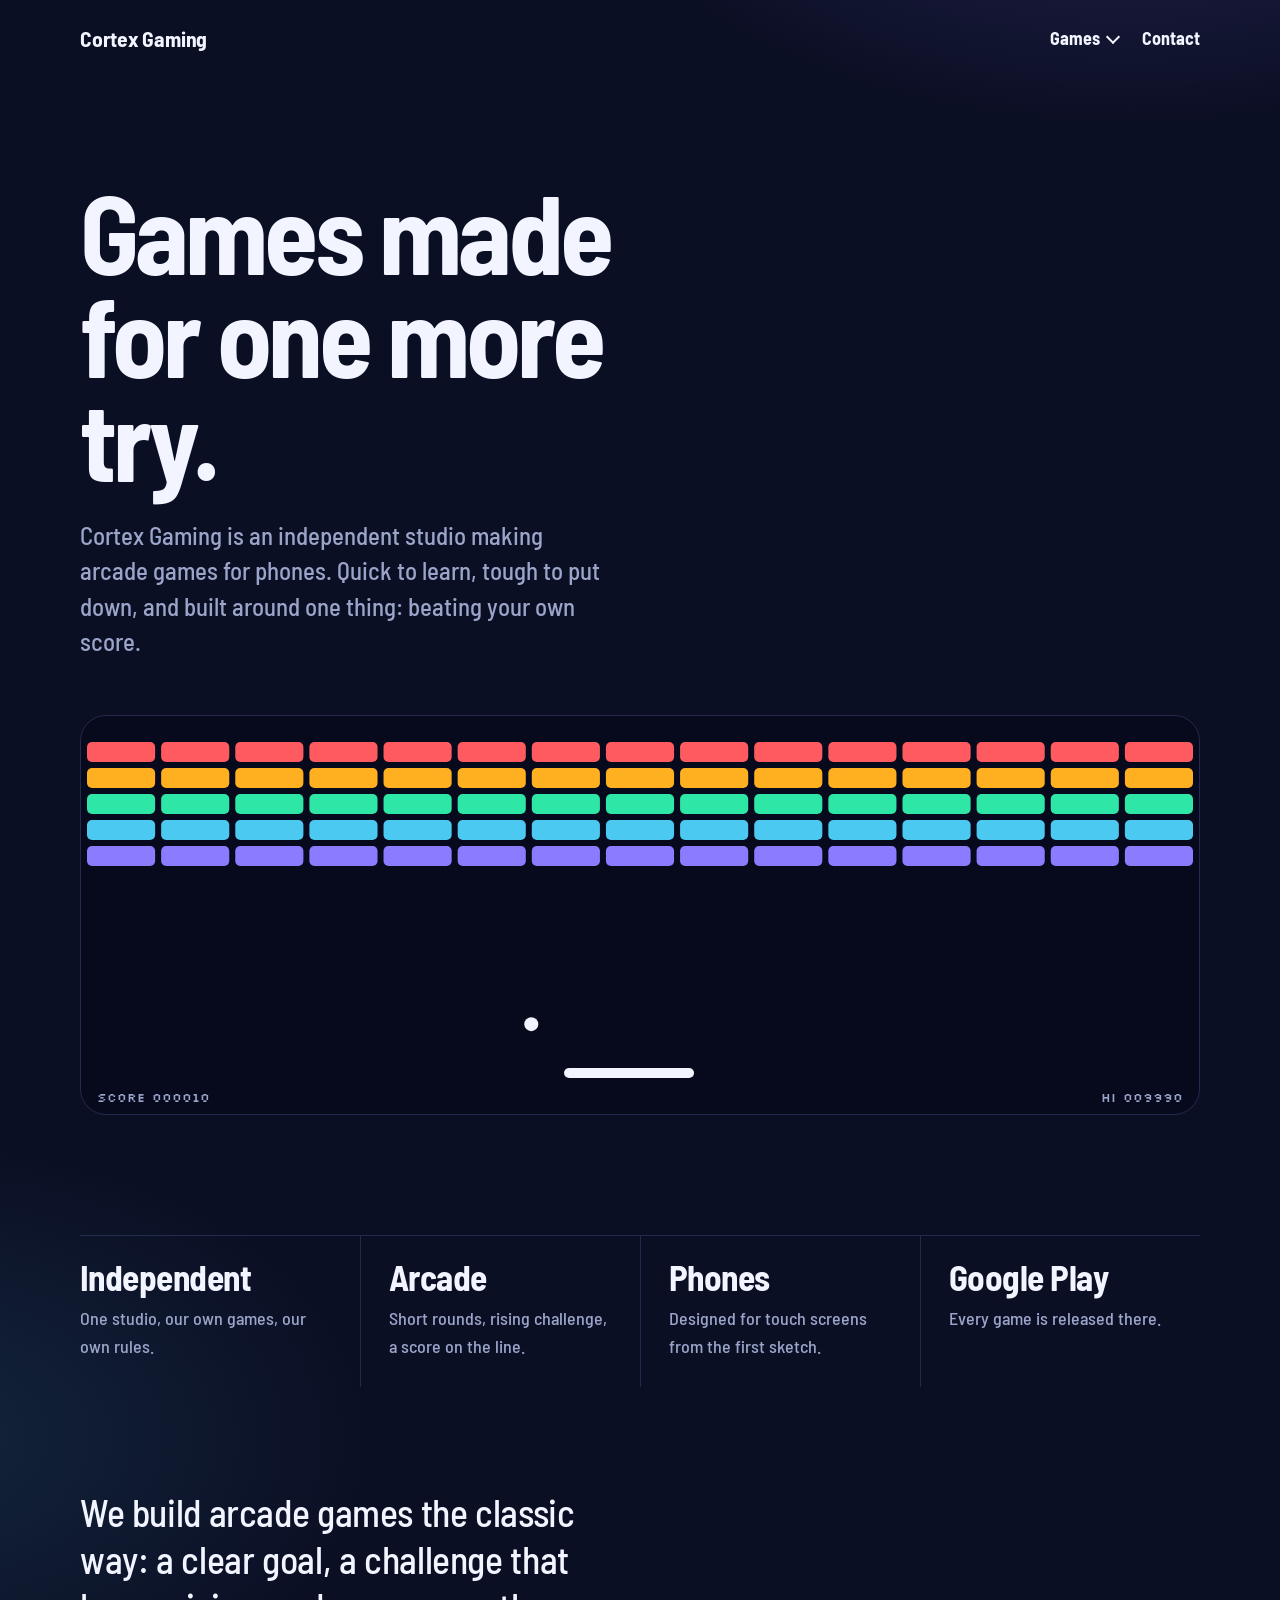
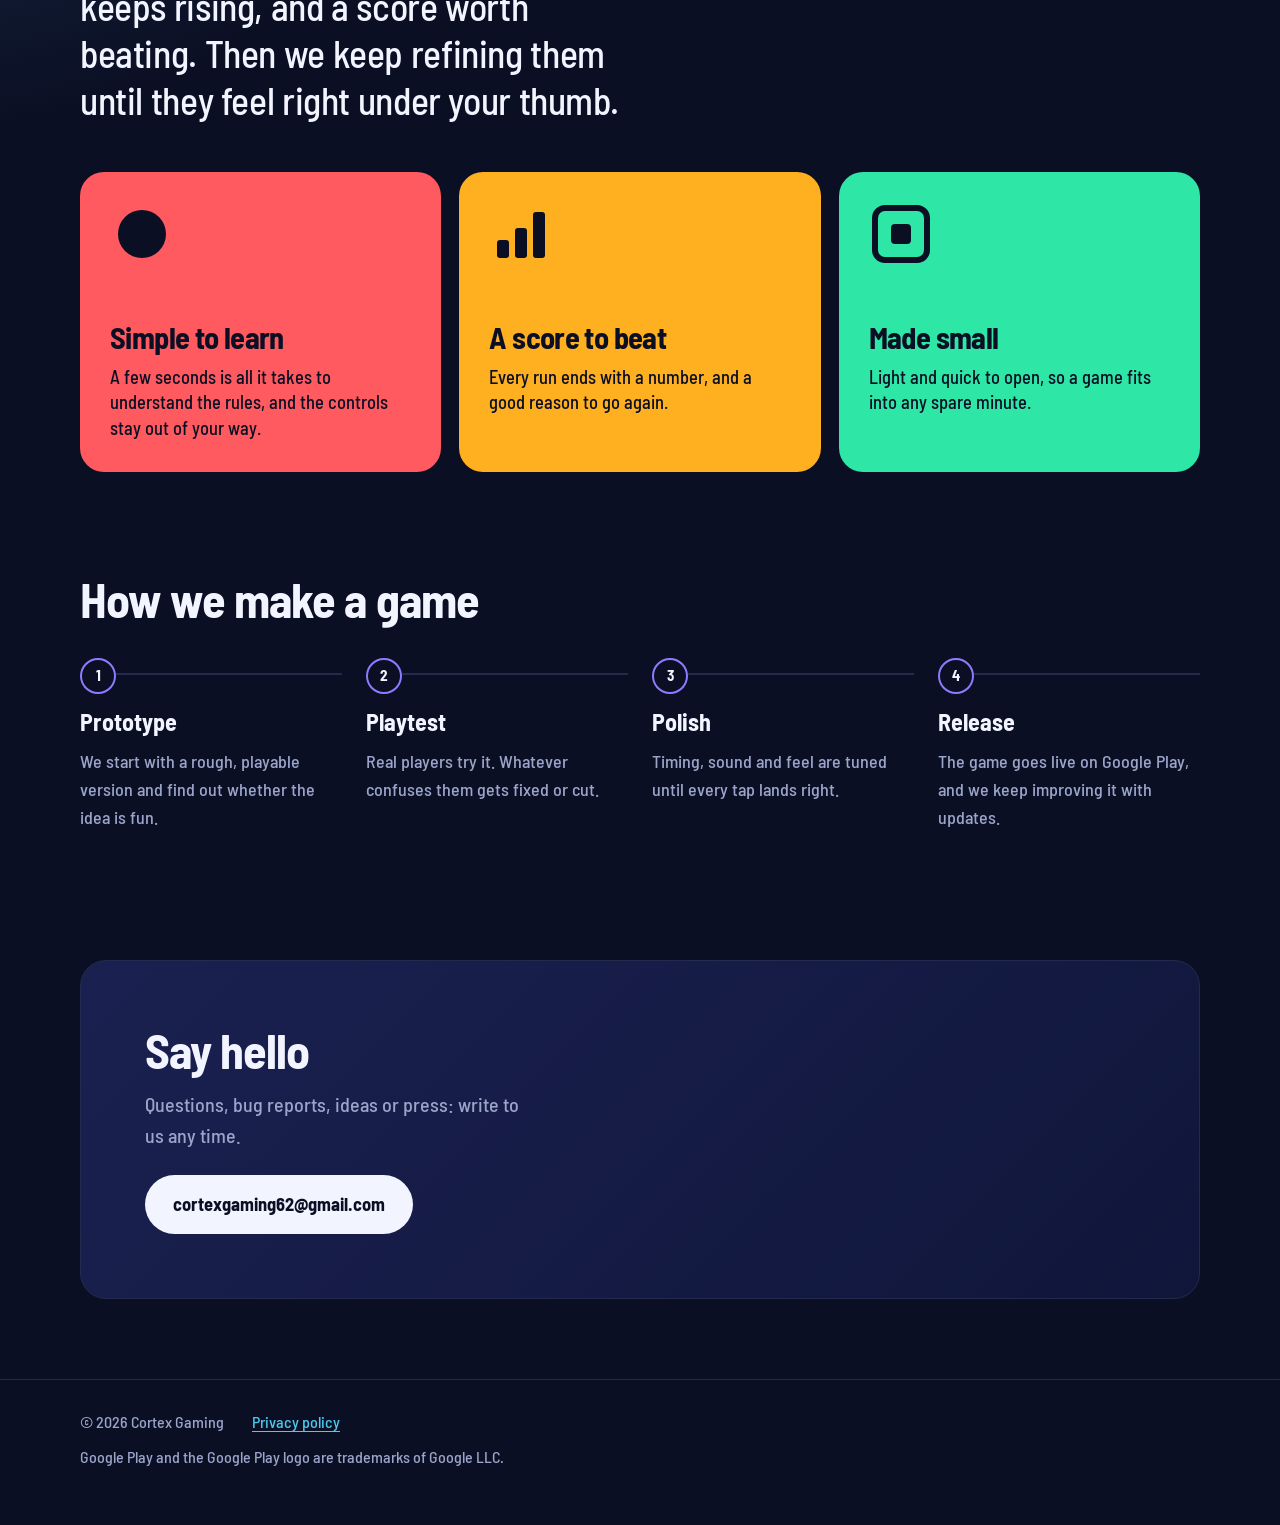
==== commit bb8e32f4: "Richer studio home page: at-a-glance strip, colour tiles, process, score HUD Co-Authored-By: Claude " ====
--- a/index.html
+++ b/index.html
@@ -35,22 +35,44 @@
       <canvas id="play" class="playfield" aria-hidden="true"></canvas>
     </div>
 
+    <section class="glance" aria-label="At a glance">
+      <dl>
+        <div><dt>Independent</dt><dd>One studio, our own games, our own rules.</dd></div>
+        <div><dt>Arcade</dt><dd>Short rounds, rising challenge, a score on the line.</dd></div>
+        <div><dt>Phones</dt><dd>Designed for touch screens from the first sketch.</dd></div>
+        <div><dt>Google Play</dt><dd>Every game is released there.</dd></div>
+      </dl>
+    </section>
+
     <section id="studio">
       <p class="statement">We build arcade games the classic way: a clear goal, a challenge that keeps rising, and a score worth beating. Then we keep refining them until they feel right under your thumb.</p>
       <ul class="principles">
-        <li>
+        <li class="p-coral">
+          <svg viewBox="0 0 64 64" aria-hidden="true"><circle cx="32" cy="32" r="24" fill="currentColor"/></svg>
           <h3>Simple to learn</h3>
           <p>A few seconds is all it takes to understand the rules, and the controls stay out of your way.</p>
         </li>
-        <li>
+        <li class="p-amber">
+          <svg viewBox="0 0 64 64" aria-hidden="true"><rect x="8" y="38" width="12" height="18" rx="3" fill="currentColor"/><rect x="26" y="26" width="12" height="30" rx="3" fill="currentColor"/><rect x="44" y="10" width="12" height="46" rx="3" fill="currentColor"/></svg>
           <h3>A score to beat</h3>
           <p>Every run ends with a number, and a good reason to go again.</p>
         </li>
-        <li>
+        <li class="p-mint">
+          <svg viewBox="0 0 64 64" aria-hidden="true"><rect x="6" y="6" width="52" height="52" rx="10" fill="none" stroke="currentColor" stroke-width="6"/><rect x="22" y="22" width="20" height="20" rx="4" fill="currentColor"/></svg>
           <h3>Made small</h3>
           <p>Light and quick to open, so a game fits into any spare minute.</p>
         </li>
       </ul>
+    </section>
+
+    <section id="process">
+      <h2>How we make a game</h2>
+      <ol class="steps">
+        <li><h3>Prototype</h3><p>We start with a rough, playable version and find out whether the idea is fun.</p></li>
+        <li><h3>Playtest</h3><p>Real players try it. Whatever confuses them gets fixed or cut.</p></li>
+        <li><h3>Polish</h3><p>Timing, sound and feel are tuned until every tap lands right.</p></li>
+        <li><h3>Release</h3><p>The game goes live on Google Play, and we keep improving it with updates.</p></li>
+      </ol>
     </section>
 
     <section id="contact">
--- a/assets/studio.css
+++ b/assets/studio.css
@@ -33,15 +33,30 @@
 main section{padding:clamp(56px,8vw,112px) 0 0}
 
 .statement{font-size:clamp(1.5rem,3.4vw,2.35rem);line-height:1.25;letter-spacing:-.01em;font-weight:500;max-width:30ch;margin:0 0 48px}
-.principles{display:grid;gap:26px 40px;list-style:none;margin:0;padding:0}
+.glance{padding-top:clamp(40px,6vw,72px)}
+.glance dl{display:grid;gap:0;margin:0;border-top:1px solid var(--line)}
+@media(min-width:860px){.glance dl{grid-template-columns:repeat(4,1fr)}}
+.glance div{padding:22px 24px 26px 0;border-bottom:1px solid var(--line)}
+@media(min-width:860px){.glance div{border-bottom:0;padding-right:28px}.glance div+div{border-left:1px solid var(--line);padding-left:28px}}
+.glance dt{font-weight:700;font-size:clamp(1.6rem,3vw,2.2rem);line-height:1.1;letter-spacing:-.015em;margin:0 0 8px}
+.glance dd{margin:0;color:var(--muted)}
+
+.principles{display:grid;gap:18px;list-style:none;margin:0;padding:0}
 @media(min-width:860px){.principles{grid-template-columns:repeat(3,1fr)}}
-.principles li{border-top:2px solid var(--line);padding-top:20px}
-.principles h3{display:flex;align-items:center;gap:12px;font-size:1.45rem;line-height:1.2;margin:0 0 8px}
-.principles h3::before{content:"";width:14px;height:14px;border-radius:4px;background:var(--dot);flex:none}
-.principles p{color:var(--muted);margin:0}
-.principles li:nth-child(1){--dot:var(--coral)}
-.principles li:nth-child(2){--dot:var(--amber)}
-.principles li:nth-child(3){--dot:var(--mint)}
+.principles li{border-radius:24px;padding:30px;min-height:300px;display:flex;flex-direction:column;color:#0b0f24;background:var(--tile)}
+.principles svg{width:64px;height:64px;margin-bottom:auto}
+.principles h3{font-size:1.9rem;line-height:1.1;letter-spacing:-.02em;margin:34px 0 10px}
+.principles p{margin:0;font-size:1.15rem;line-height:1.4;color:#0b0f24;min-height:4.2em}
+.p-coral{--tile:var(--coral)}
+.p-amber{--tile:var(--amber)}
+.p-mint{--tile:var(--mint)}
+
+.steps{list-style:none;counter-reset:s;margin:0;padding:0;display:grid;gap:0}
+@media(min-width:860px){.steps{grid-template-columns:repeat(4,1fr);gap:24px}}
+.steps li{counter-increment:s;border-top:2px solid var(--line);padding-top:22px;padding-bottom:26px;position:relative}
+.steps li::before{content:counter(s);position:absolute;top:-17px;left:0;width:32px;height:32px;border-radius:50%;background:var(--bg);border:2px solid var(--violet);color:var(--paper);font-weight:700;display:grid;place-items:center;font-size:.95rem}
+.steps h3{font-size:1.5rem;margin:6px 0 8px}
+.steps p{color:var(--muted);margin:0}
 
 .contact-box{border-radius:26px;padding:clamp(28px,5vw,64px);background:linear-gradient(135deg,#1a2150,#10163a);border:1px solid var(--line)}
 .contact-box h2{margin-bottom:14px}
@@ -55,3 +70,4 @@
 .soon-hero .status{display:inline-block;font-weight:700;border:2px solid var(--violet);color:#cfc8ff;border-radius:999px;padding:1px 14px}
 .soon-hero::after{content:"";position:absolute;right:-130px;bottom:-130px;width:440px;height:440px;border-radius:50%;border:48px solid rgba(139,124,255,.22)}
 .soon-hero+section p{font-size:1.2rem}
+#process h2{margin-bottom:48px}
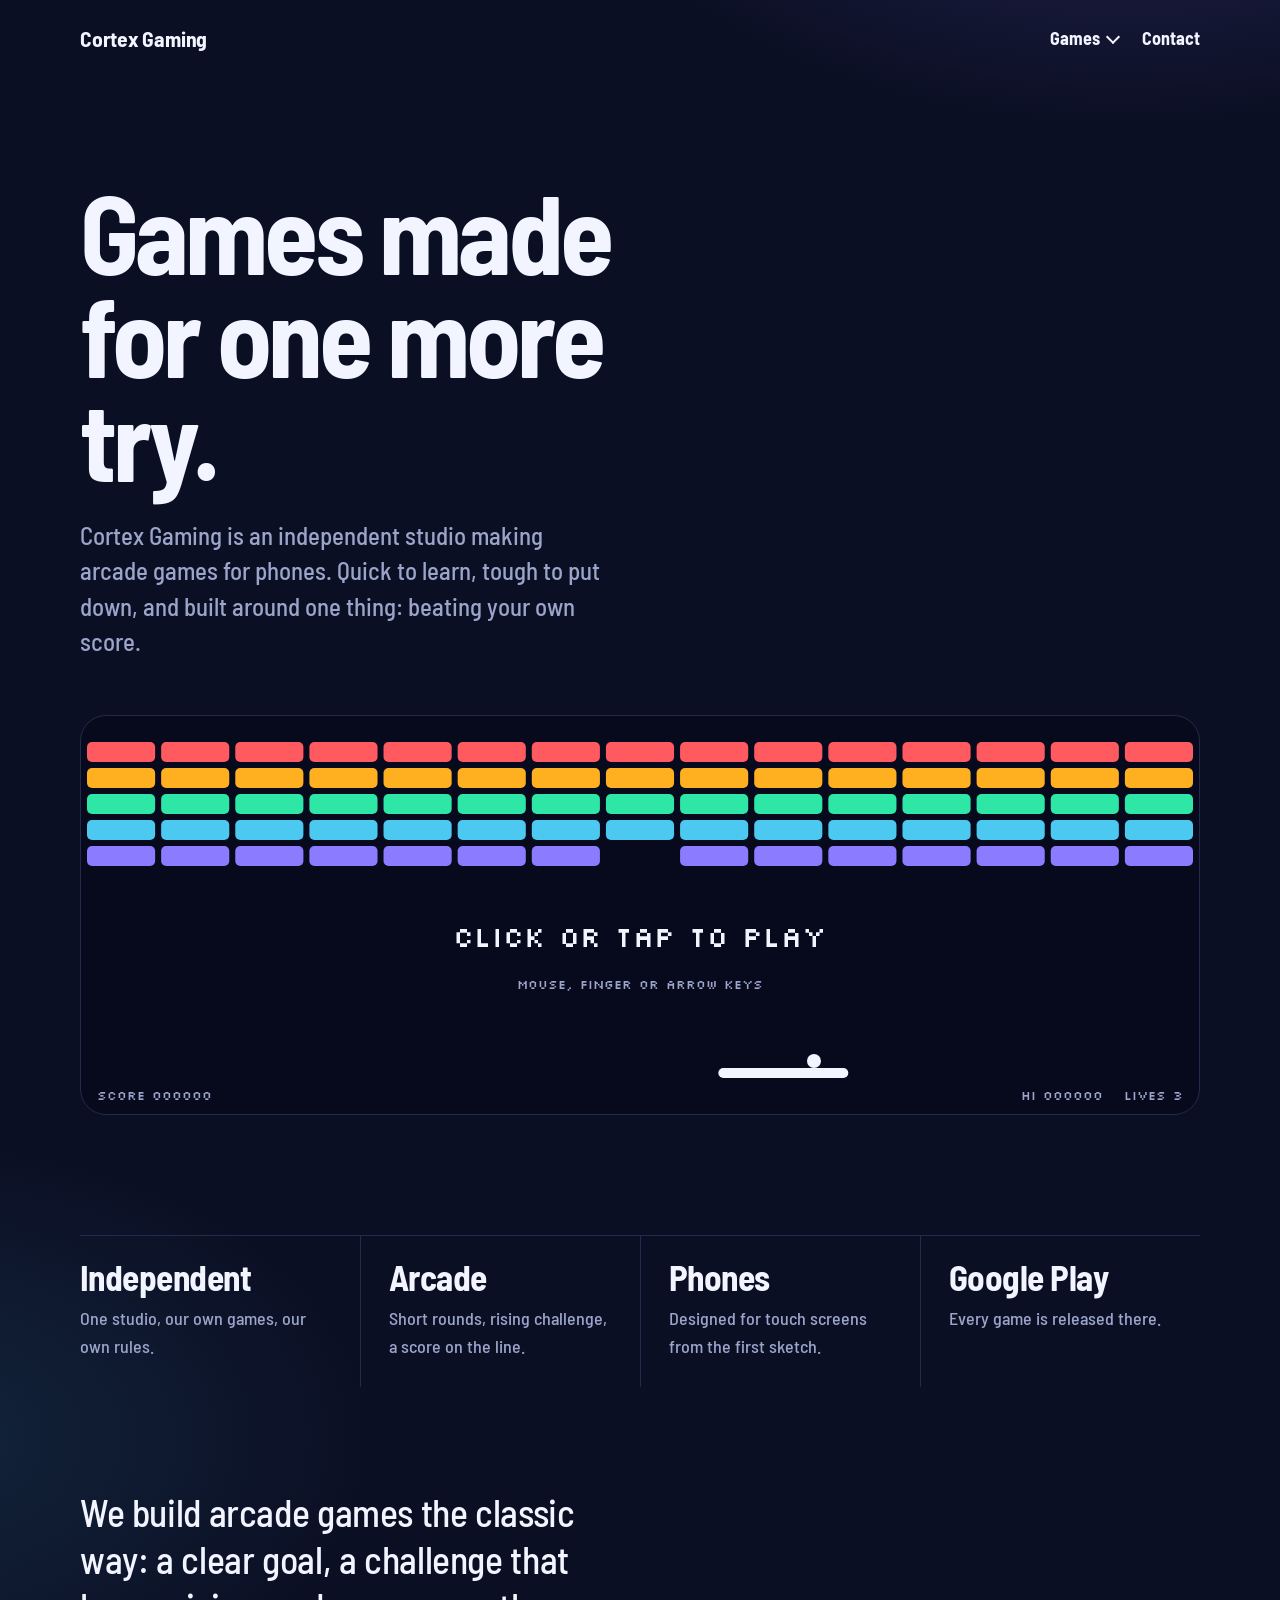
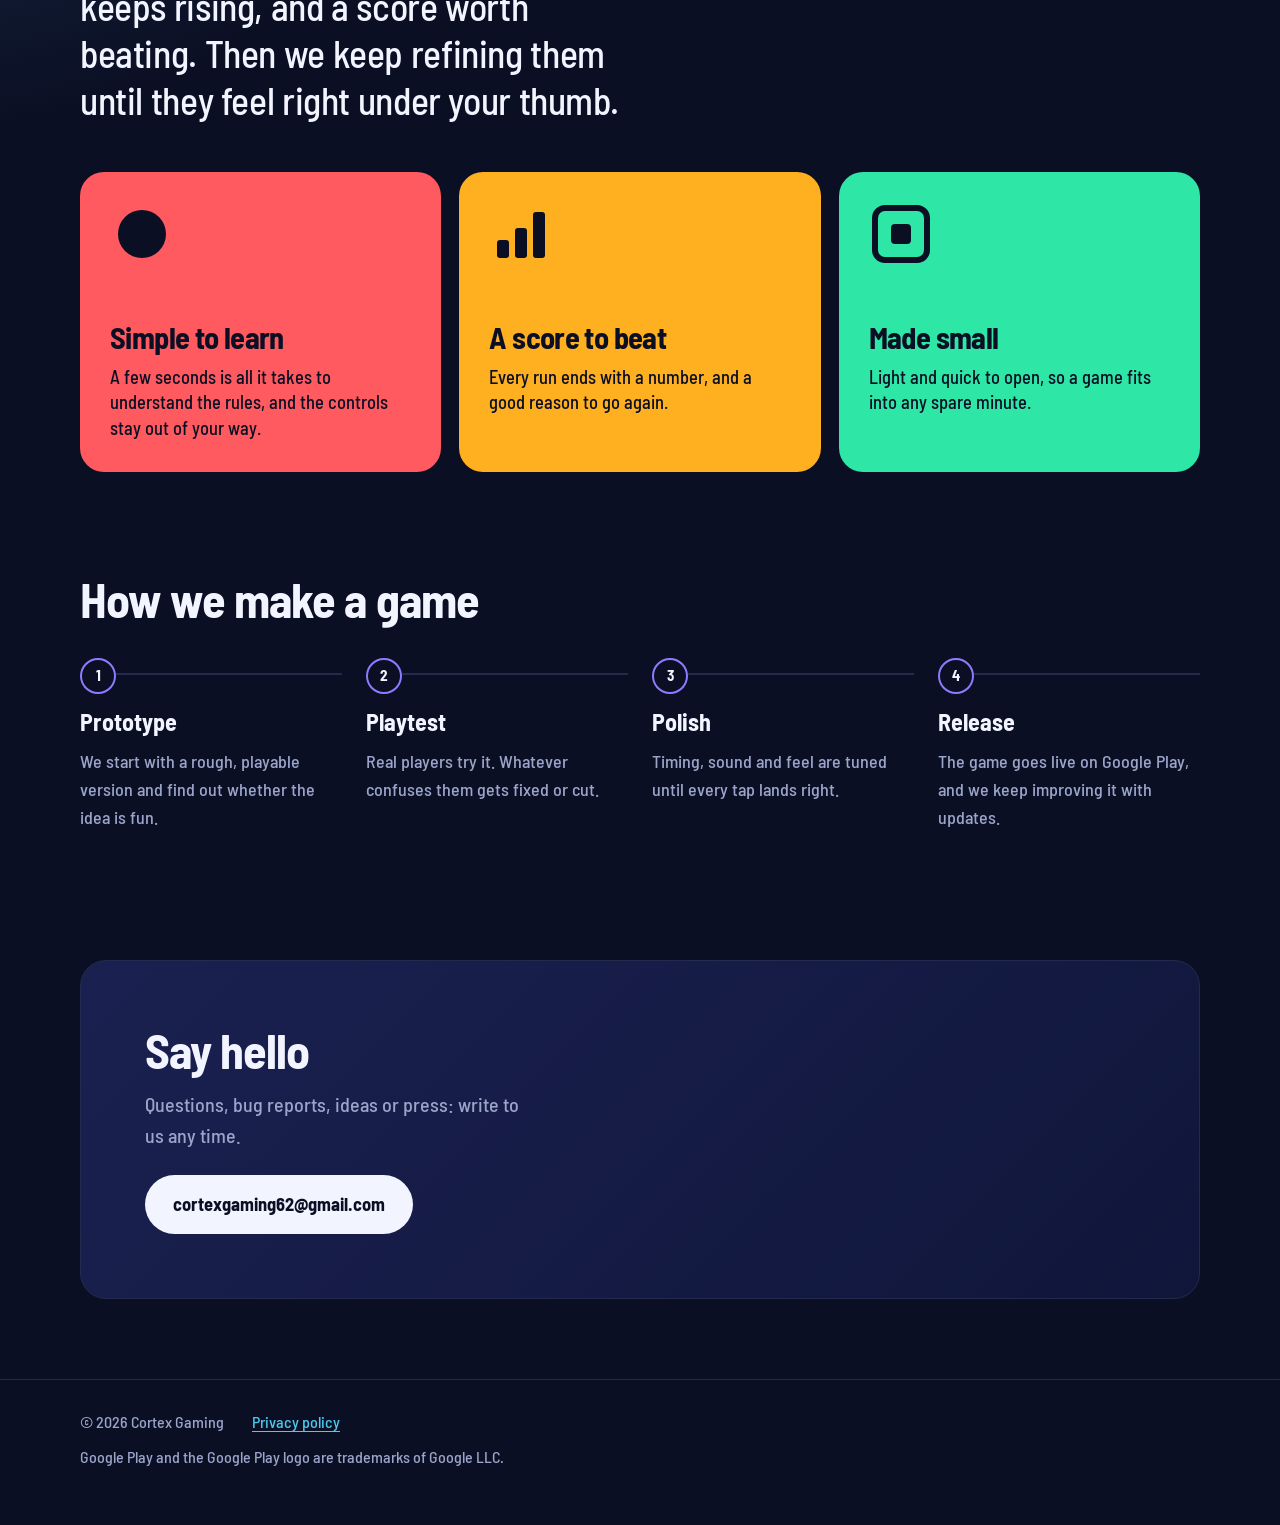
==== commit d57654c7: "Make the home page Breakout field playable Plays itself until clicked. Mouse, touch drag or arrow ke" ====
--- a/index.html
+++ b/index.html
@@ -32,7 +32,7 @@
     <div class="hero">
       <h1>Games made for one more try.</h1>
       <p class="lead">Cortex Gaming is an independent studio making arcade games for phones. Quick to learn, tough to put down, and built around one thing: beating your own score.</p>
-      <canvas id="play" class="playfield" aria-hidden="true"></canvas>
+      <canvas id="play" class="playfield" tabindex="0" role="application" aria-label="Breakout game. Click or press Space to play. Move the paddle with the mouse, a finger drag or the left and right arrow keys."></canvas>
     </div>
 
     <section class="glance" aria-label="At a glance">
--- a/assets/studio.css
+++ b/assets/studio.css
@@ -27,7 +27,7 @@
 .hero h1{font-weight:700;font-size:clamp(2.9rem,8.6vw,7rem);line-height:.94;letter-spacing:-.035em;margin:0 0 28px;max-width:11ch}
 .hero .lead{font-size:clamp(1.2rem,2.3vw,1.55rem);line-height:1.42;color:var(--muted);max-width:40ch;margin:0}
 
-.playfield{display:block;width:100%;height:clamp(260px,38vw,400px);margin-top:clamp(32px,5vw,56px);border-radius:26px;background:#070a1c;border:1px solid var(--line)}
+.playfield{touch-action:pan-y;cursor:pointer;display:block;width:100%;height:clamp(260px,38vw,400px);margin-top:clamp(32px,5vw,56px);border-radius:26px;background:#070a1c;border:1px solid var(--line)}
 
 h2{font-weight:700;font-size:clamp(1.9rem,4.2vw,3rem);line-height:1.05;letter-spacing:-.02em;margin:0 0 20px}
 main section{padding:clamp(56px,8vw,112px) 0 0}
@@ -71,3 +71,4 @@
 .soon-hero::after{content:"";position:absolute;right:-130px;bottom:-130px;width:440px;height:440px;border-radius:50%;border:48px solid rgba(139,124,255,.22)}
 .soon-hero+section p{font-size:1.2rem}
 #process h2{margin-bottom:48px}
+.playfield:focus-visible{outline:3px solid var(--sky);outline-offset:4px}
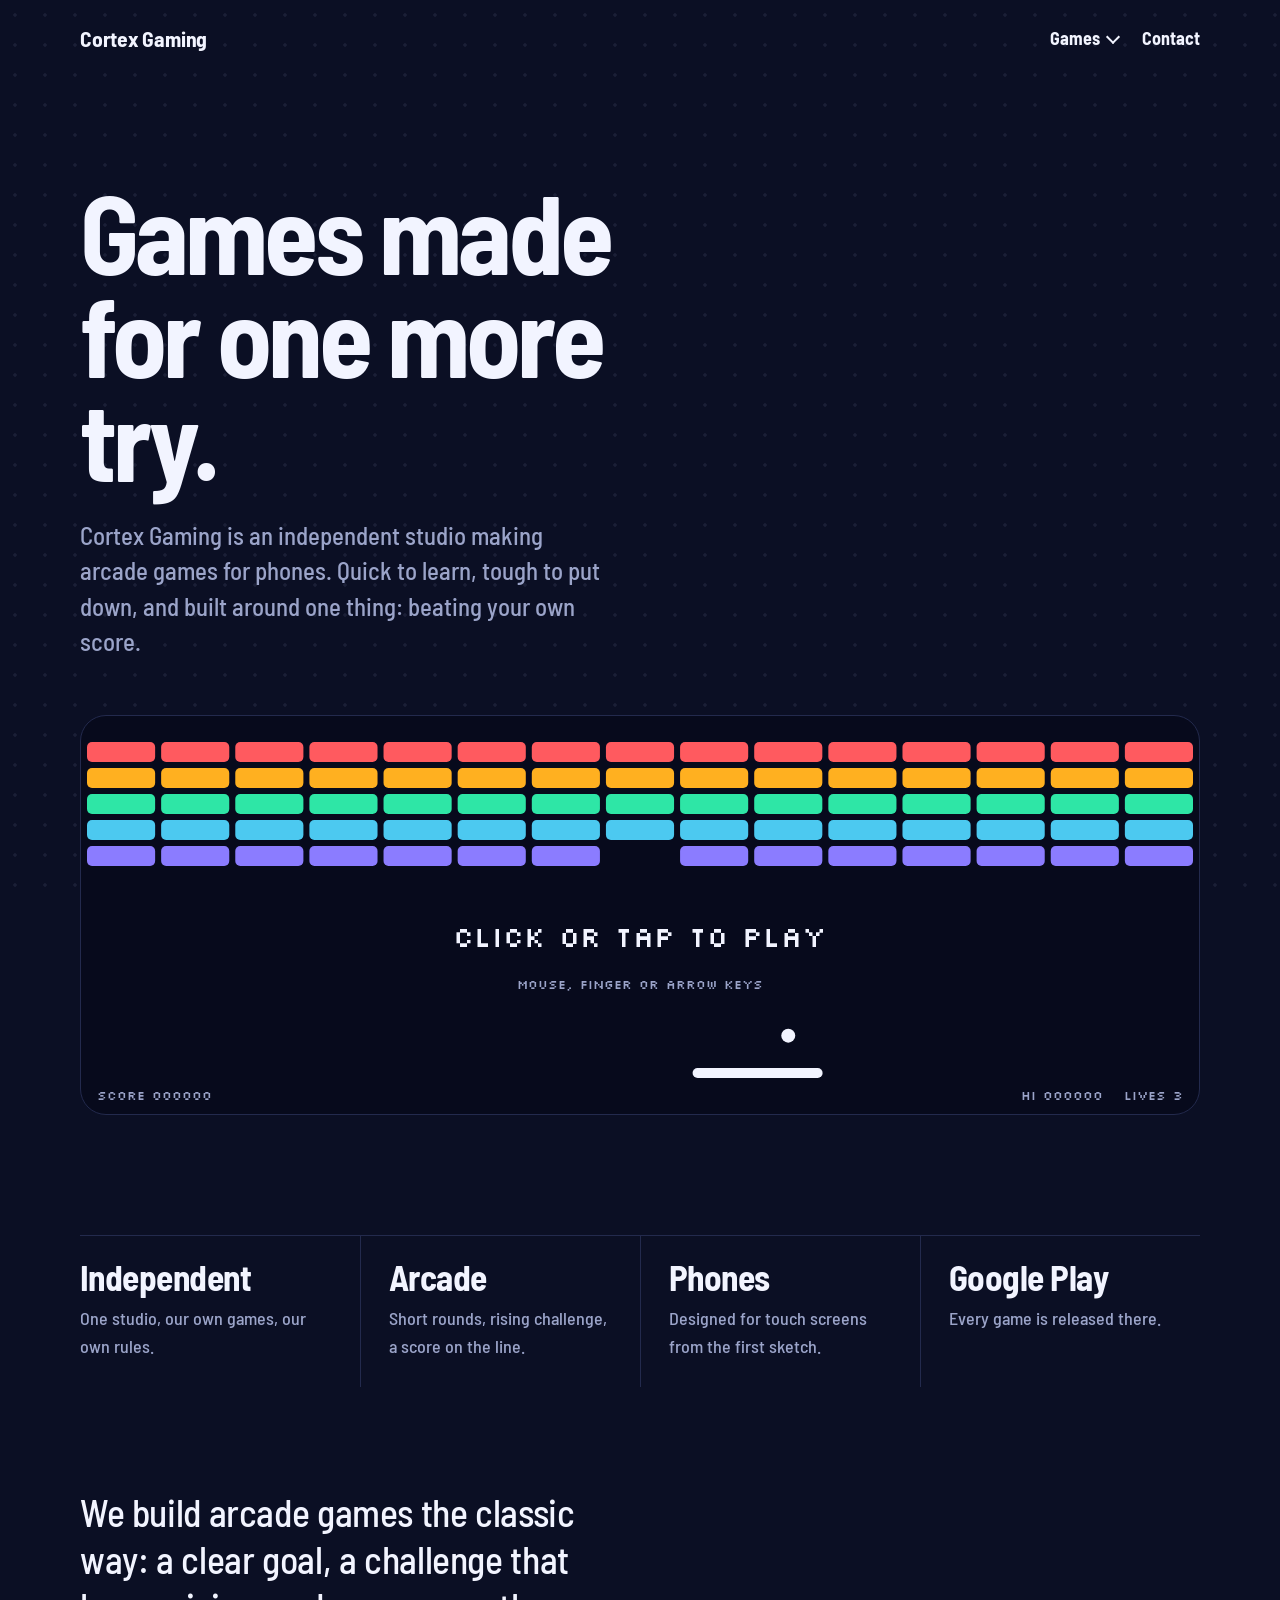
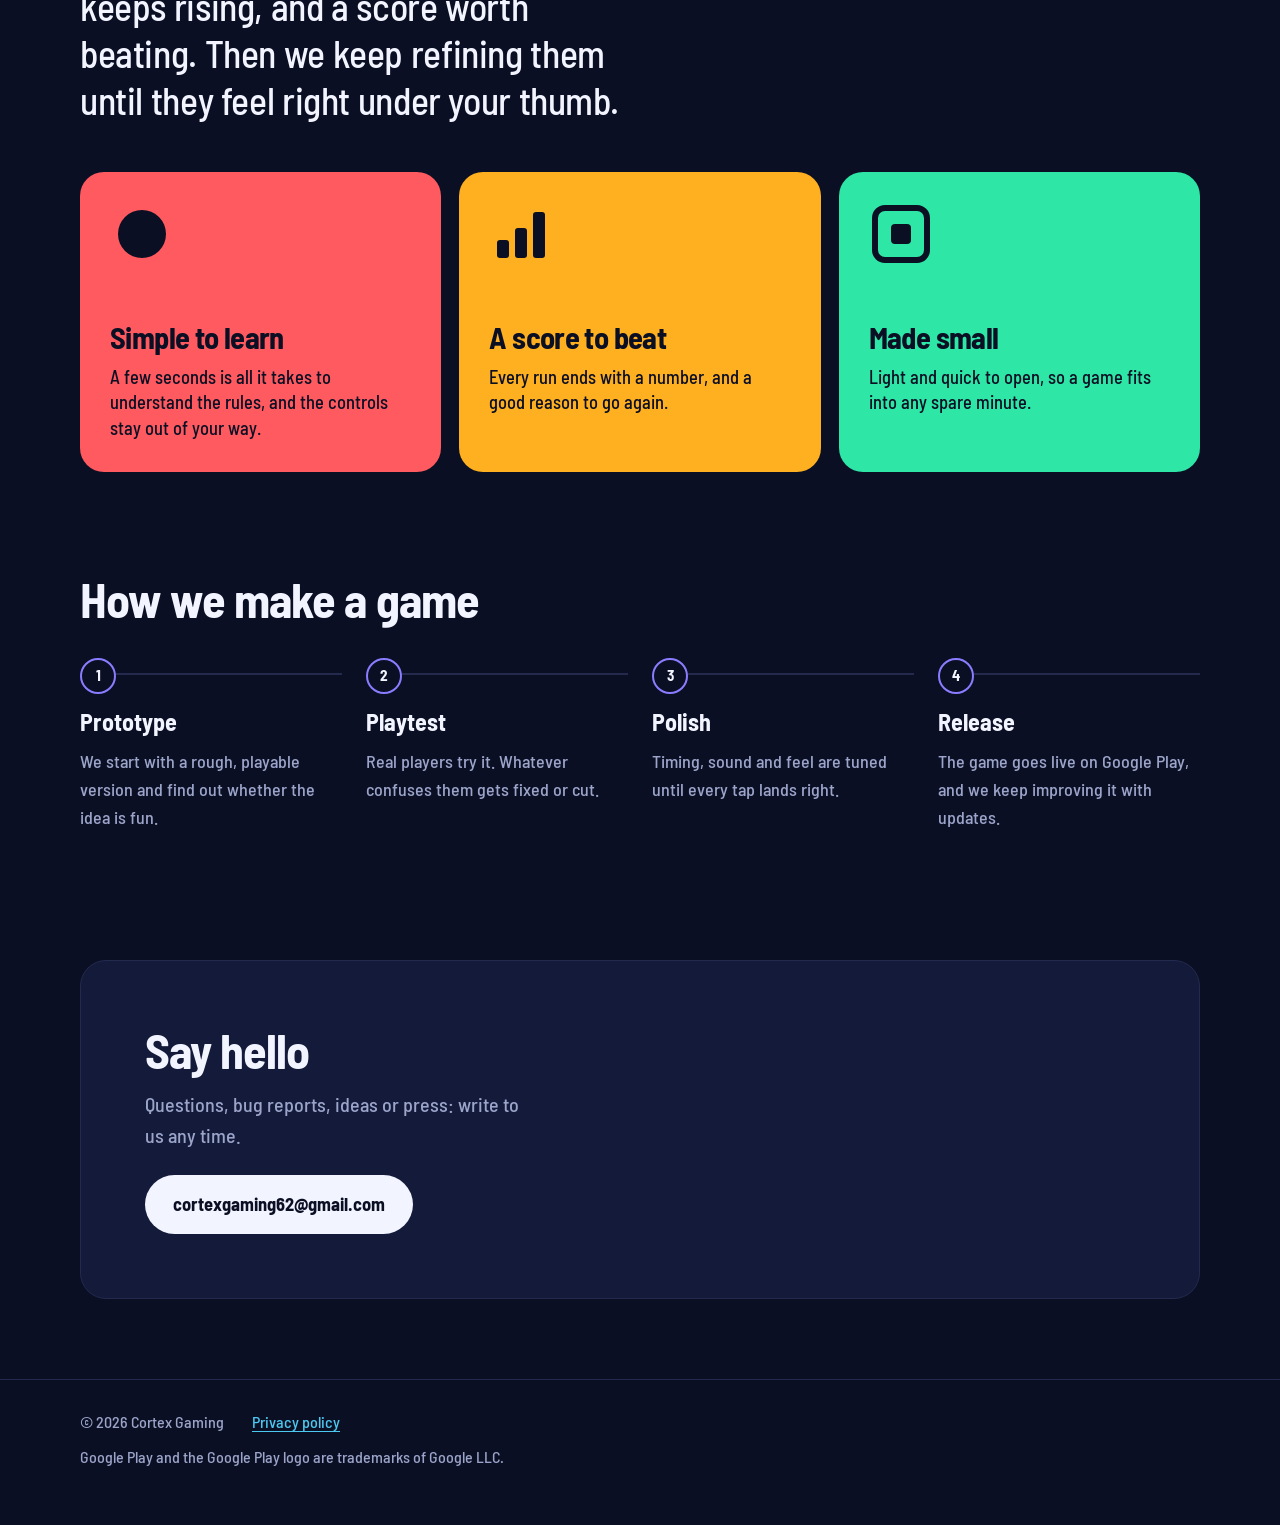
==== commit 481e3937: "Flat background with a pointer-lit dot grid; shorter Hollow Arena text Co-Authored-By: Claude Sonnet" ====
--- a/index.html
+++ b/index.html
@@ -93,6 +93,7 @@
   </div>
 </footer>
 <script src="/assets/nav.js" defer></script>
+<script src="/assets/glow.js" defer></script>
 <script src="/assets/playfield.js" defer></script>
 </body>
 </html>
--- a/assets/studio.css
+++ b/assets/studio.css
@@ -13,13 +13,13 @@
   --sky:#4cc9f0;
   --violet:#8b7cff;
 }
-body{
-  background-color:var(--bg);
-  background-image:
-    radial-gradient(60rem 38rem at 88% -8%,rgba(139,124,255,.24),transparent 62%),
-    radial-gradient(48rem 30rem at -8% 46%,rgba(76,201,240,.12),transparent 62%);
-  background-repeat:no-repeat;
-}
+body{background:var(--bg)}
+/* One flat colour, plus a faint dot grid that lights up around the pointer. */
+body::before,body::after{content:"";position:fixed;inset:0;z-index:-1;pointer-events:none;background-size:30px 30px}
+body::before{background-image:radial-gradient(circle,rgba(155,164,201,.11) 1.5px,transparent 1.8px)}
+body::after{background-image:radial-gradient(circle,rgba(76,201,240,.9) 1.7px,transparent 2px);
+  -webkit-mask-image:radial-gradient(circle 190px at var(--mx,-999px) var(--my,-999px),#000,transparent);
+  mask-image:radial-gradient(circle 190px at var(--mx,-999px) var(--my,-999px),#000,transparent)}
 .skip{color:#0b0f24}
 .menu-list{box-shadow:0 18px 40px rgba(0,0,0,.45)}
 
@@ -58,13 +58,13 @@
 .steps h3{font-size:1.5rem;margin:6px 0 8px}
 .steps p{color:var(--muted);margin:0}
 
-.contact-box{border-radius:26px;padding:clamp(28px,5vw,64px);background:linear-gradient(135deg,#1a2150,#10163a);border:1px solid var(--line)}
+.contact-box{border-radius:26px;padding:clamp(28px,5vw,64px);background:#141a3a;border:1px solid var(--line)}
 .contact-box h2{margin-bottom:14px}
 .contact-box p{color:var(--muted);font-size:1.25rem;max-width:38ch}
 .btn{display:inline-block;background:var(--paper);color:#0b0f24;font-weight:700;font-size:1.15rem;text-decoration:none;padding:15px 28px;border-radius:999px;margin-top:10px}
 .btn:hover{background:var(--mint);color:#0b0f24}
 
-.soon-hero{background:linear-gradient(135deg,#1a2150,#10163a);border:1px solid var(--line);color:var(--paper);border-radius:26px;padding:clamp(40px,7vw,96px) clamp(26px,5vw,64px);margin-top:12px;position:relative;overflow:hidden}
+.soon-hero{background:#141a3a;border:1px solid var(--line);color:var(--paper);border-radius:26px;padding:clamp(40px,7vw,96px) clamp(26px,5vw,64px);margin-top:12px;position:relative;overflow:hidden}
 .soon-hero h1{font-weight:700;font-size:clamp(2.9rem,8.6vw,7rem);line-height:.94;letter-spacing:-.035em;margin:18px 0 22px}
 .soon-hero p{font-size:1.3rem;color:var(--muted);max-width:36ch}
 .soon-hero .status{display:inline-block;font-weight:700;border:2px solid var(--violet);color:#cfc8ff;border-radius:999px;padding:1px 14px}
